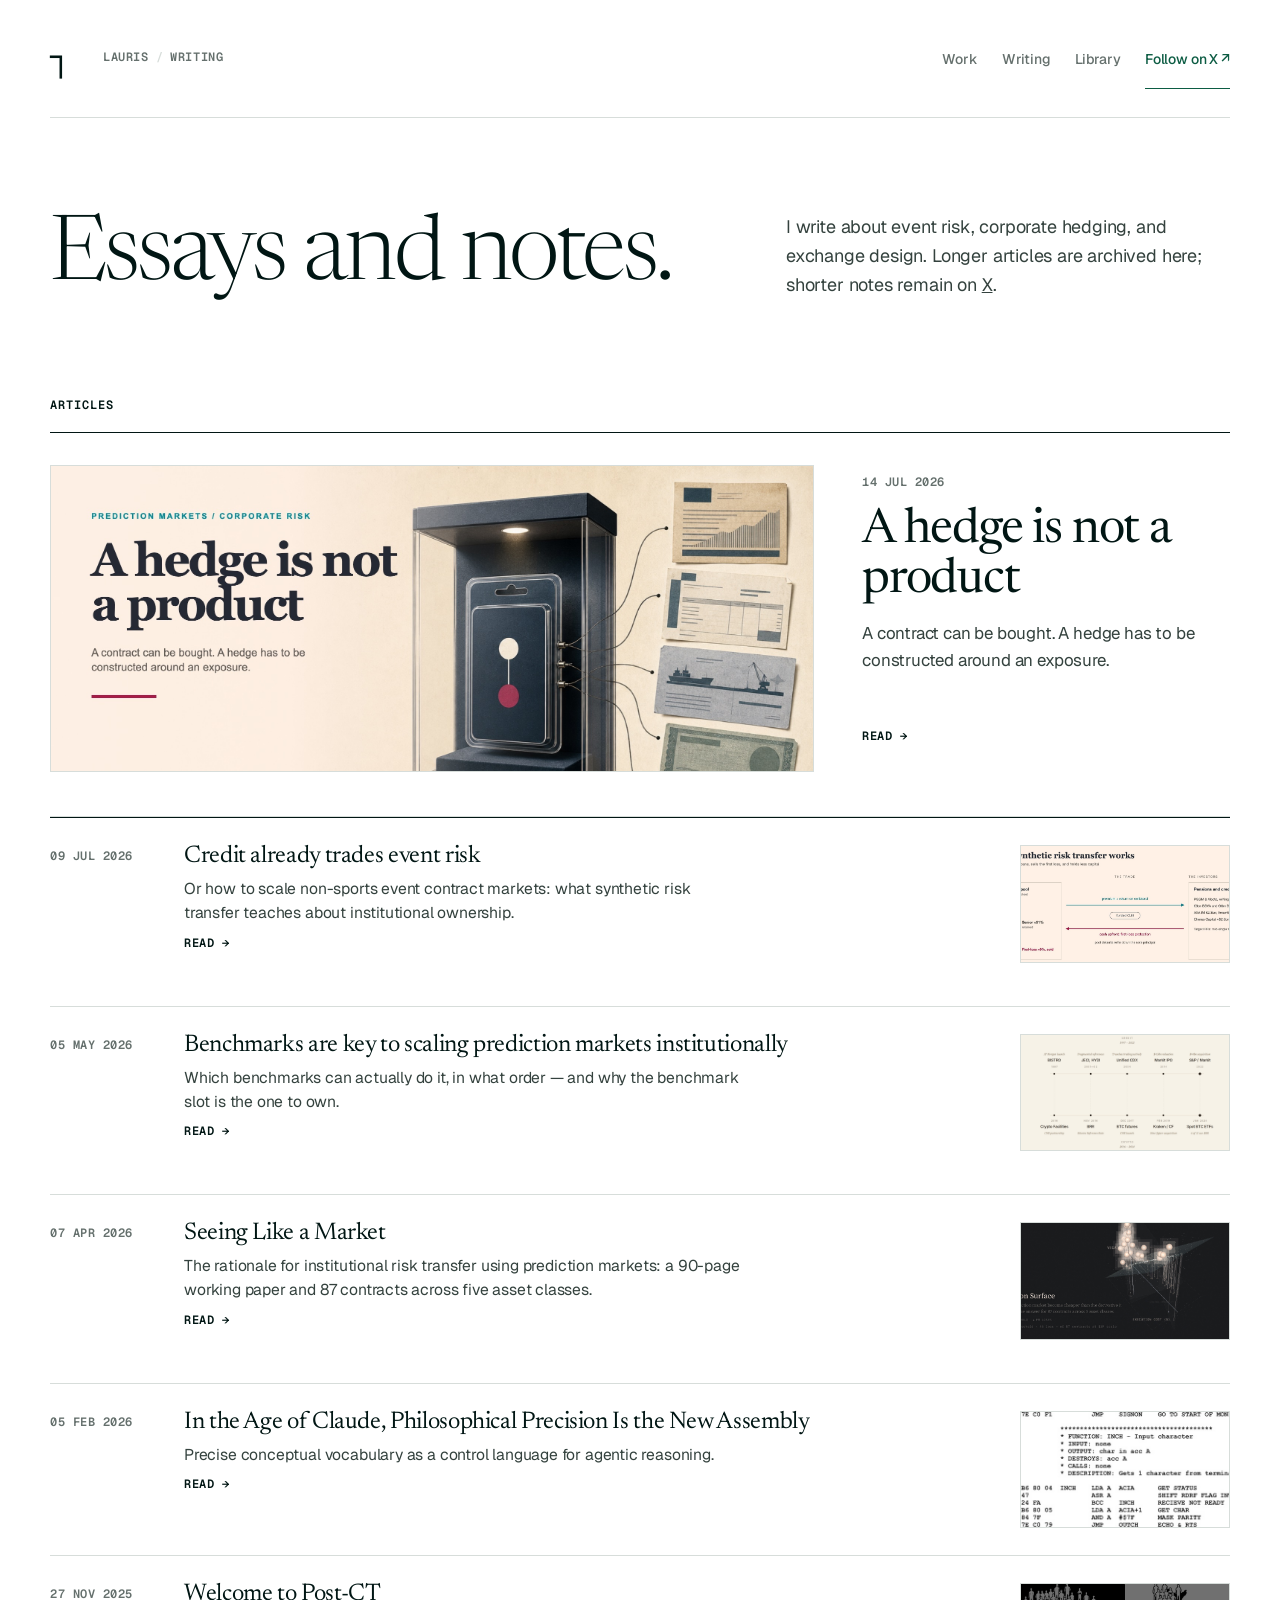
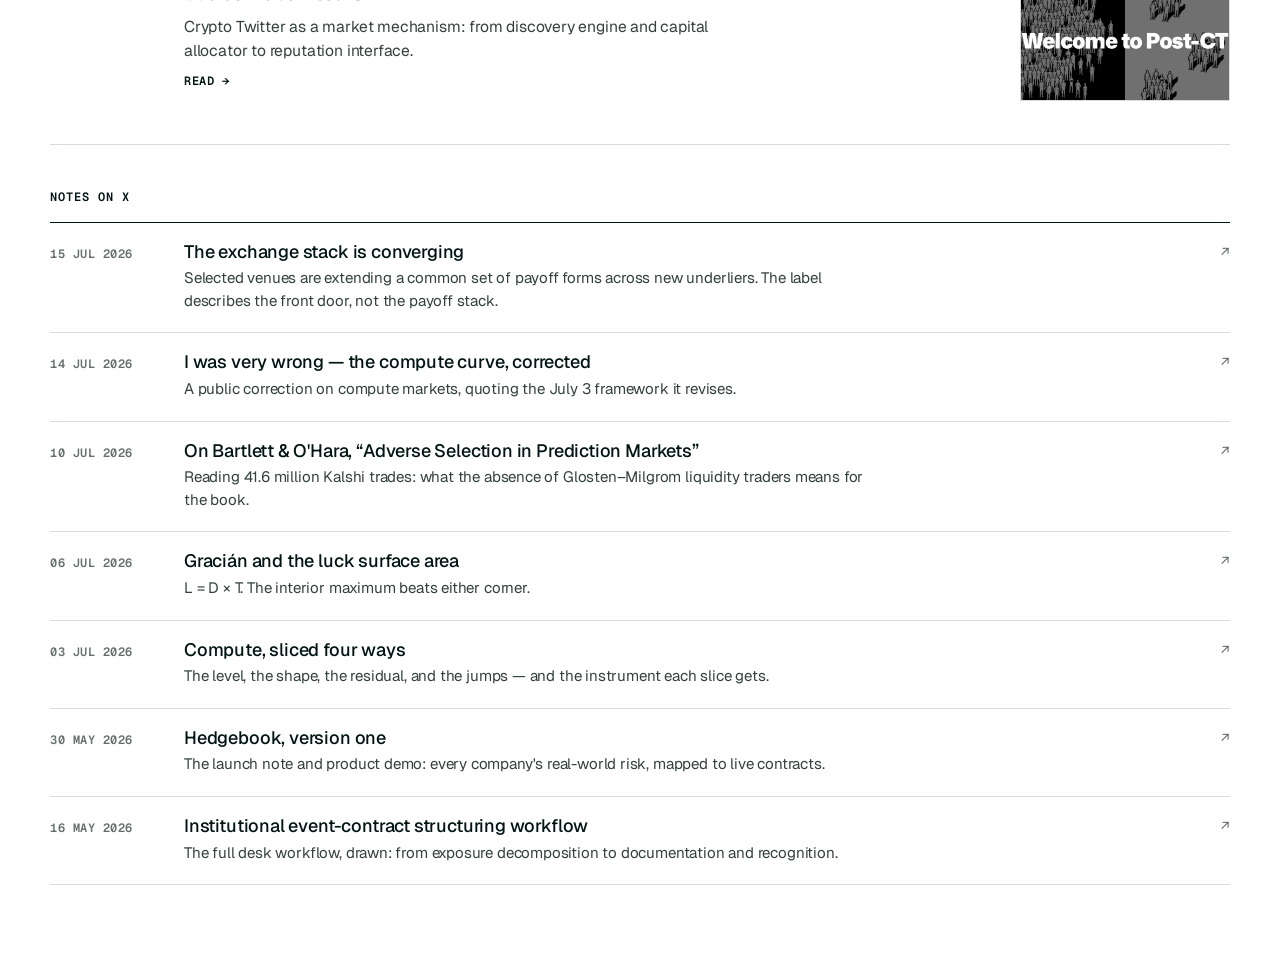
==== writing/index.html @ 33a5c819 "Remove site footers" ====
<!DOCTYPE html>
<html lang="en">
<head>
    <meta charset="UTF-8">
    <meta name="viewport" content="width=device-width, initial-scale=1.0">
    <title>Writing — Lauris</title>
    <meta name="description" content="Essays and working notes on event risk, corporate hedging, and exchange design.">
    <meta name="theme-color" content="#ffffff">
    <meta property="og:title" content="Writing — Lauris">
    <meta property="og:description" content="Essays and working notes on event risk, corporate hedging, and exchange design.">
    <meta property="og:url" content="https://lauris.xyz/writing/">
    <meta property="og:type" content="website">
    <meta property="og:site_name" content="Lauris">
    <meta property="og:image" content="https://www.lauris.xyz/assets/share.png">
    <meta property="og:image:width" content="1200">
    <meta property="og:image:height" content="630">
    <meta property="og:image:alt" content="Lauris — research, market design, and ventures">
    <meta name="twitter:card" content="summary_large_image">
    <meta name="twitter:creator" content="@lzminsky">
    <meta name="twitter:title" content="Writing — Lauris">
    <meta name="twitter:description" content="Essays and working notes on event risk, corporate hedging, and exchange design.">
    <meta name="twitter:image" content="https://www.lauris.xyz/assets/share.png">
    <meta name="twitter:image:alt" content="Lauris — research, market design, and ventures">
    <link rel="canonical" href="https://lauris.xyz/writing/">
    <link rel="icon" type="image/svg+xml" href="/favicon.svg">
    <link rel="mask-icon" href="/favicon.svg" color="#011614">
    <link rel="manifest" href="/site.webmanifest">
    <link rel="preconnect" href="https://fonts.googleapis.com">
    <link rel="preconnect" href="https://fonts.gstatic.com" crossorigin>
    <link href="https://fonts.googleapis.com/css2?family=Geist:wght@300;400;500;600&family=Geist+Mono:wght@400;500;600&family=Newsreader:ital,opsz,wght@0,6..72,200..600;1,6..72,200..500&display=swap" rel="stylesheet">
    <style>
        :root {
            --type-display: 'Newsreader', Georgia, serif;
            --type-body: 'Geist', system-ui, sans-serif;
            --type-mono: 'Geist Mono', ui-monospace, monospace;
            --type-display-weight: 300;
            --type-display-tracking: -.02em;
            --type-label-tracking: .05em;
            --paper: #ffffff; --paper-raised: #ffffff; --ink: #011614; --ink-soft: #34423e;
            --ink-muted: #65706d; --rule: #d7ddda; --teal: #0c5c43; --wine: #0c5c43;
            --ease-out: cubic-bezier(0.23, 1, 0.32, 1);
        }
        * { box-sizing: border-box; margin: 0; padding: 0; }
        ::selection { background: var(--ink); color: var(--paper); }
        html { font-size: 18px; }
        body {
            min-height: 100vh;
            background: var(--paper);
            color: var(--ink); font-family: var(--type-body); line-height: 1.62;
            letter-spacing: -.01em; -webkit-font-smoothing: antialiased; text-rendering: optimizeLegibility;
        }
        a { color: inherit; }
        img { display: block; max-width: 100%; height: auto; }
        .skip-link {
            position: fixed; z-index: 100; top: 12px; left: 12px; padding: 11px 14px;
            background: var(--ink); color: var(--paper); font: 600 .667rem/1 var(--type-mono);
            letter-spacing: .04em; text-decoration: none; text-transform: uppercase;
            transform: translateY(calc(-100% - 18px)); transition: transform 180ms var(--ease-out);
        }
        .skip-link:focus-visible { outline: 2px solid var(--teal); outline-offset: 3px; transform: none; }
        .container { width: min(1180px, calc(100% - 80px)); margin: 0 auto; padding: 42px 0 88px; }
        .mono { font-family: var(--type-mono); }
        .masthead { display: flex; align-items: flex-start; justify-content: space-between; gap: 32px;
            padding-bottom: 28px; border-bottom: 1px solid var(--rule); }
        .masthead-origin { display: flex; align-items: flex-start; gap: 17px; min-width: 0; }
        .mark-link { display: grid; min-width: 36px; min-height: 44px; color: var(--ink); text-decoration: none; place-content: start; }
        .mark-symbol { font: 2rem/0.8 var(--type-mono); }
        .crumb { padding-top: 6px; color: var(--ink-muted); font: 600 .667rem/1.6 var(--type-mono); letter-spacing: .05em; text-transform: uppercase; }
        .crumb a { color: var(--ink-muted); text-decoration: none; transition: color 180ms var(--ease-out); }
        .crumb a:hover, .crumb a:focus-visible { color: var(--ink); }
        .crumb span { margin: 0 7px; color: var(--rule); }
        .nav { display: flex; flex-wrap: wrap; align-items: baseline; justify-content: flex-end; gap: 8px 24px; padding-top: 3px; }
        .nav a { display: inline-flex; align-items: flex-start; min-height: 44px; padding-top: 5px; color: var(--ink-muted);
            font: 500 .78rem/1.4 var(--type-body); letter-spacing: -.01em;
            text-decoration: none; transition: color 180ms var(--ease-out); }
        .nav a:hover { color: var(--ink); }
        .nav a.nav-x { padding-bottom: 3px; border-bottom: 1px solid currentColor; color: var(--teal); }
        .nav a.nav-x:hover { color: var(--ink); }
        a:focus-visible { outline: 2px solid var(--teal); outline-offset: 4px; }
        .text-link { display: inline-flex; align-items: center; gap: 8px; min-height: 44px; color: var(--ink);
            font: 500 .76rem/1.4 var(--type-body); letter-spacing: -.01em;
            text-decoration: underline; text-decoration-color: var(--rule); text-underline-offset: 4px; }
        .text-link::after { content: '↗'; transition: transform 180ms var(--ease-out); }
        .text-link--in::after { content: '→'; }
        .text-link:hover::after { transform: translate(2px, -2px); }
        .text-link--in:hover::after { transform: translateX(3px); }
        .btn-x { display: inline-flex; align-items: center; gap: 9px; min-height: 44px; padding: 2px 0 5px;
            border: 0; border-bottom: 1px solid currentColor; color: var(--ink);
            font: 500 .76rem/1.2 var(--type-body); letter-spacing: -.01em;
            text-decoration: none; transition: color 180ms var(--ease-out); }
        .btn-x::after { content: '↗'; }
        .btn-x:hover { color: var(--teal); }
        .art-title, .arch-title, .arch-item-title, .shelf-title {
            font-family: var(--type-display); font-weight: var(--type-display-weight); letter-spacing: var(--type-display-tracking);
        }
        .art-deck, .arch-intro { font-family: var(--type-display); font-weight: 300; font-style: italic; }
        @media (max-width: 640px) {
            html { font-size: 18px; }
            .container { width: calc(100% - 40px); padding: 32px 0 62px; }
            .masthead { display: block; }
            .nav { justify-content: flex-start; margin-top: 22px; }
        }
        @media (prefers-reduced-motion: reduce) {
            *, *::before, *::after { transition-duration: .01ms !important; animation-duration: .01ms !important; }
        }
</style>
    <style>
        .arch-head { display: grid; grid-template-columns: minmax(0, 1.2fr) minmax(280px, .8fr); gap: 70px; align-items: end; padding: 94px 0 54px; }
        .arch-title { max-width: 720px; font-size: clamp(3.1rem, 7vw, 5.8rem); font-weight: 300; letter-spacing: -.035em; line-height: .92; }
        .arch-intro { max-width: 460px; margin: 0; color: var(--ink-soft); font-family: var(--type-body); font-size: 1rem; font-style: normal; font-weight: 400; line-height: 1.62; text-wrap: pretty; }
        .arch-section { margin-top: 44px; }
        .arch-label { color: var(--ink); font: 600 .667rem/1.4 var(--type-mono); letter-spacing: .08em; text-transform: uppercase; }
        .arch-lead { display: grid; grid-template-columns: minmax(0, 1.35fr) minmax(300px, .65fr); gap: 48px; margin-top: 18px; padding: 32px 0 44px; border-top: 1px solid var(--ink); border-bottom: 1px solid var(--rule); text-decoration: none; }
        .arch-lead-media { overflow: hidden; border: 1px solid var(--rule); }
        .arch-lead-media img { width: 100%; transition: transform 900ms var(--ease-out); }
        .arch-lead-copy { display: flex; min-width: 0; flex-direction: column; justify-content: space-between; }
        .arch-lead time, .arch-item time { color: var(--ink-muted); font: 600 .667rem/1.6 var(--type-mono); font-variant-numeric: tabular-nums; letter-spacing: .045em; text-transform: uppercase; }
        .arch-lead-title { display: block; margin-top: 12px; font-family: var(--type-display); font-size: clamp(2rem, 3.8vw, 3rem); font-weight: 400; letter-spacing: -.025em; line-height: 1.02; }
        .arch-lead-deck { display: block; margin-top: 14px; color: var(--ink-soft); font-size: .94rem; line-height: 1.6; text-wrap: pretty; }
        .arch-list { border-top: 1px solid var(--ink); }
        .arch-item { display: grid; grid-template-columns: 108px minmax(0, 1fr) 210px; gap: 10px 26px; align-items: start; padding: 25px 0 27px; border-bottom: 1px solid var(--rule); text-decoration: none; }
        .arch-item time { padding-top: 4px; }
        .arch-item-title { display: block; font-family: var(--type-display); font-size: 1.34rem; font-weight: 400; letter-spacing: -.015em; line-height: 1.12; transition: color 180ms var(--ease-out); }
        .arch-item-deck { display: block; max-width: 560px; margin-top: 7px; color: var(--ink-soft); font-size: .87rem; line-height: 1.55; text-wrap: pretty; }
        .arch-item-open { display: inline-block; min-height: 44px; margin-top: 9px; color: var(--ink); font: 600 .667rem/1.4 var(--type-mono); letter-spacing: .045em; text-transform: uppercase; }
        .arch-thumb { overflow: hidden; margin: 2px 0 0; border: 1px solid var(--rule); }
        .arch-thumb img { width: 100%; aspect-ratio: 1.8 / 1; background: var(--paper-raised); object-fit: cover; transition: transform 800ms var(--ease-out); }
        .arch-lead:hover .arch-lead-media img, .arch-item:hover .arch-thumb img { transform: scale(1.025); }
        .arch-item:hover .arch-item-title { color: var(--teal); }
        .note-list { margin-top: 16px; border-top: 1px solid var(--ink); }
        .note-item { display: grid; grid-template-columns: 108px minmax(0, 1fr) auto; gap: 8px 26px; align-items: baseline; padding: 18px 0 20px; border-bottom: 1px solid var(--rule); text-decoration: none; }
        .note-item time { color: var(--ink-muted); font: 600 .667rem/1.6 var(--type-mono); font-variant-numeric: tabular-nums; letter-spacing: .045em; text-transform: uppercase; }
        .note-title { font-size: 1rem; font-weight: 500; line-height: 1.25; transition: color 180ms var(--ease-out); }
        .note-item:hover .note-title { color: var(--teal); }
        .note-deck { display: block; max-width: 680px; margin-top: 4px; color: var(--ink-soft); font-size: .84rem; font-weight: 400; line-height: 1.5; }
        .note-arrow { color: var(--ink-muted); font: .8rem/1 var(--type-mono); }
        .motion-ready [data-animate] { opacity: 0; transform: translateY(16px); }
        .motion-ready [data-animate].is-visible { opacity: 1; transform: none; transition: opacity 700ms var(--ease-out), transform 700ms var(--ease-out); }
        @media (max-width: 800px) {
            .arch-head { grid-template-columns: 1fr; gap: 28px; padding: 72px 0 44px; }
            .arch-lead { grid-template-columns: 1fr; }
            .arch-item { grid-template-columns: 96px minmax(0, 1fr); }
            .arch-thumb { display: none; }
            .note-item { grid-template-columns: 96px minmax(0, 1fr); }
            .note-arrow { display: none; }
        }
        @media (max-width: 560px) {
            .arch-title { font-size: clamp(3rem, 16vw, 4.8rem); }
            .arch-item, .note-item { grid-template-columns: 1fr; gap: 6px; }
        }
</style>
</head>
<body>
    <a class="skip-link" href="#main-content">Skip to content</a>
    <div class="container">
        <header class="masthead">
            <div class="masthead-origin">
                <a href="/" class="mark-link" aria-label="Lauris — home"><span class="mark-symbol">┐</span></a>
                <p class="crumb"><a href="/">Lauris</a><span>/</span><a href="/writing/">Writing</a></p>
            </div>
            <nav class="nav" aria-label="Primary navigation">
                <a href="/#work">Work</a>
                <a href="/writing/">Writing</a>
                <a href="/#library">Library</a>
                <a class="nav-x" href="https://x.com/lzminsky" target="_blank" rel="noopener">Follow on X ↗</a>
            </nav>
        </header>
        <main id="main-content">

            <header class="arch-head">
                <div>
                    <h1 class="arch-title">Essays and notes.</h1>
                </div>
                <p class="arch-intro">I write about event risk, corporate hedging, and exchange design. Longer articles are archived here; shorter notes remain on <a href="https://x.com/lzminsky" target="_blank" rel="noopener">X</a>.</p>
            </header>
            <section class="arch-section" aria-label="Articles">
                <p class="arch-label">Articles</p>
                <a class="arch-lead" href="/writing/a-hedge-is-not-a-product/" data-animate>
                    <span class="arch-lead-media"><img src="/assets/writing/article1_hedge_hero.jpg" alt="" width="2048" height="819"></span>
                    <span class="arch-lead-copy">
                        <span>
                            <time datetime="2026-07-14">14 Jul 2026</time>
                            <span class="arch-lead-title">A hedge is not a product</span>
                            <span class="arch-lead-deck">A contract can be bought. A hedge has to be constructed around an exposure.</span>
                        </span>
                        <span class="arch-item-open">Read →</span>
                    </span>
                </a>
                <div class="arch-list">
                    <a class="arch-item" href="/writing/credit-already-trades-event-risk/" data-animate>
                        <time datetime="2026-07-09">09 Jul 2026</time>
                        <span class="arch-item-copy">
                            <span class="arch-item-title">Credit already trades event risk</span>
                            <span class="arch-item-deck">Or how to scale non-sports event contract markets: what synthetic risk transfer teaches about institutional ownership.</span>
                            <span class="arch-item-open">Read →</span>
                        </span>
                        <span class="arch-thumb"><img src="/assets/writing/exh_credit_hero.jpg" alt="" width="2048" height="771" loading="lazy"></span>
                    </a>
                    <a class="arch-item" href="/writing/benchmarks-and-institutional-scale/" data-animate>
                        <time datetime="2026-05-05">05 May 2026</time>
                        <span class="arch-item-copy">
                            <span class="arch-item-title">Benchmarks are key to scaling prediction markets institutionally</span>
                            <span class="arch-item-deck">Which benchmarks can actually do it, in what order — and why the benchmark slot is the one to own.</span>
                            <span class="arch-item-open">Read →</span>
                        </span>
                        <span class="arch-thumb"><img src="/assets/writing/article3_benchmarks_5_timeline.png" alt="" width="2000" height="1360" loading="lazy"></span>
                    </a>
                    <a class="arch-item" href="/writing/seeing-like-a-market/" data-animate>
                        <time datetime="2026-04-07">07 Apr 2026</time>
                        <span class="arch-item-copy">
                            <span class="arch-item-title">Seeing Like a Market</span>
                            <span class="arch-item-deck">The rationale for institutional risk transfer using prediction markets: a 90-page working paper and 87 contracts across five asset classes.</span>
                            <span class="arch-item-open">Read →</span>
                        </span>
                        <span class="arch-thumb"><img src="/assets/writing/article4_slam_hero.jpg" alt="" width="1878" height="751" loading="lazy"></span>
                    </a>
                    <a class="arch-item" href="/writing/philosophical-precision-is-the-new-assembly/" data-animate>
                        <time datetime="2026-02-05">05 Feb 2026</time>
                        <span class="arch-item-copy">
                            <span class="arch-item-title">In the Age of Claude, Philosophical Precision Is the New Assembly</span>
                            <span class="arch-item-deck">Precise conceptual vocabulary as a control language for agentic reasoning.</span>
                            <span class="arch-item-open">Read →</span>
                        </span>
                        <span class="arch-thumb"><img src="/assets/writing/article5_claude_hero.png" alt="" width="600" height="240" loading="lazy"></span>
                    </a>
                    <a class="arch-item" href="/writing/welcome-to-post-ct/" data-animate>
                        <time datetime="2025-11-27">27 Nov 2025</time>
                        <span class="arch-item-copy">
                            <span class="arch-item-title">Welcome to Post-CT</span>
                            <span class="arch-item-deck">Crypto Twitter as a market mechanism: from discovery engine and capital allocator to reputation interface.</span>
                            <span class="arch-item-open">Read →</span>
                        </span>
                        <span class="arch-thumb"><img src="/assets/writing/article6_postct_hero.jpg" alt="" width="1065" height="426" loading="lazy"></span>
                    </a>
                </div>
            </section>
            <section class="arch-section" aria-label="Working notes">
                <p class="arch-label">Notes on X</p>
                <div class="note-list">
                    <a class="note-item" href="https://x.com/lzminsky/status/2077174969738363261" target="_blank" rel="noopener" data-animate>
                        <time>15 Jul 2026</time>
                        <span class="note-title">The exchange stack is converging<span class="note-deck">Selected venues are extending a common set of payoff forms across new underliers. The label describes the front door, not the payoff stack.</span></span>
                        <span class="note-arrow">↗</span>
                    </a>
                    <a class="note-item" href="https://x.com/lzminsky/status/2077131007430725932" target="_blank" rel="noopener" data-animate>
                        <time>14 Jul 2026</time>
                        <span class="note-title">I was very wrong — the compute curve, corrected<span class="note-deck">A public correction on compute markets, quoting the July 3 framework it revises.</span></span>
                        <span class="note-arrow">↗</span>
                    </a>
                    <a class="note-item" href="https://x.com/lzminsky/status/2075646380500987956" target="_blank" rel="noopener" data-animate>
                        <time>10 Jul 2026</time>
                        <span class="note-title">On Bartlett &amp; O'Hara, “Adverse Selection in Prediction Markets”<span class="note-deck">Reading 41.6 million Kalshi trades: what the absence of Glosten–Milgrom liquidity traders means for the book.</span></span>
                        <span class="note-arrow">↗</span>
                    </a>
                    <a class="note-item" href="https://x.com/lzminsky/status/2074166089160810967" target="_blank" rel="noopener" data-animate>
                        <time>06 Jul 2026</time>
                        <span class="note-title">Gracián and the luck surface area<span class="note-deck">L = D × T. The interior maximum beats either corner.</span></span>
                        <span class="note-arrow">↗</span>
                    </a>
                    <a class="note-item" href="https://x.com/lzminsky/status/2073033302064132119" target="_blank" rel="noopener" data-animate>
                        <time>03 Jul 2026</time>
                        <span class="note-title">Compute, sliced four ways<span class="note-deck">The level, the shape, the residual, and the jumps — and the instrument each slice gets.</span></span>
                        <span class="note-arrow">↗</span>
                    </a>
                    <a class="note-item" href="https://x.com/lzminsky/status/2060758432773280053" target="_blank" rel="noopener" data-animate>
                        <time>30 May 2026</time>
                        <span class="note-title">Hedgebook, version one<span class="note-deck">The launch note and product demo: every company's real-world risk, mapped to live contracts.</span></span>
                        <span class="note-arrow">↗</span>
                    </a>
                    <a class="note-item" href="https://x.com/lzminsky/status/2055669526939816369" target="_blank" rel="noopener" data-animate>
                        <time>16 May 2026</time>
                        <span class="note-title">Institutional event-contract structuring workflow<span class="note-deck">The full desk workflow, drawn: from exposure decomposition to documentation and recognition.</span></span>
                        <span class="note-arrow">↗</span>
                    </a>
                </div>
            </section>
        </main>
    </div>
    <script>
        (() => {
            if (window.matchMedia('(prefers-reduced-motion: reduce)').matches) return;
            const items = Array.from(document.querySelectorAll('[data-animate]'));
            if (!items.length || !('IntersectionObserver' in window)) return;
            document.documentElement.classList.add('motion-ready');
            const observer = new IntersectionObserver((entries) => {
                entries.forEach((entry) => {
                    if (!entry.isIntersecting) return;
                    entry.target.classList.add('is-visible');
                    observer.unobserve(entry.target);
                });
            }, { rootMargin: '0px 0px -8% 0px', threshold: .06 });
            items.forEach((item) => observer.observe(item));
        })();
    </script>
</body>
</html>
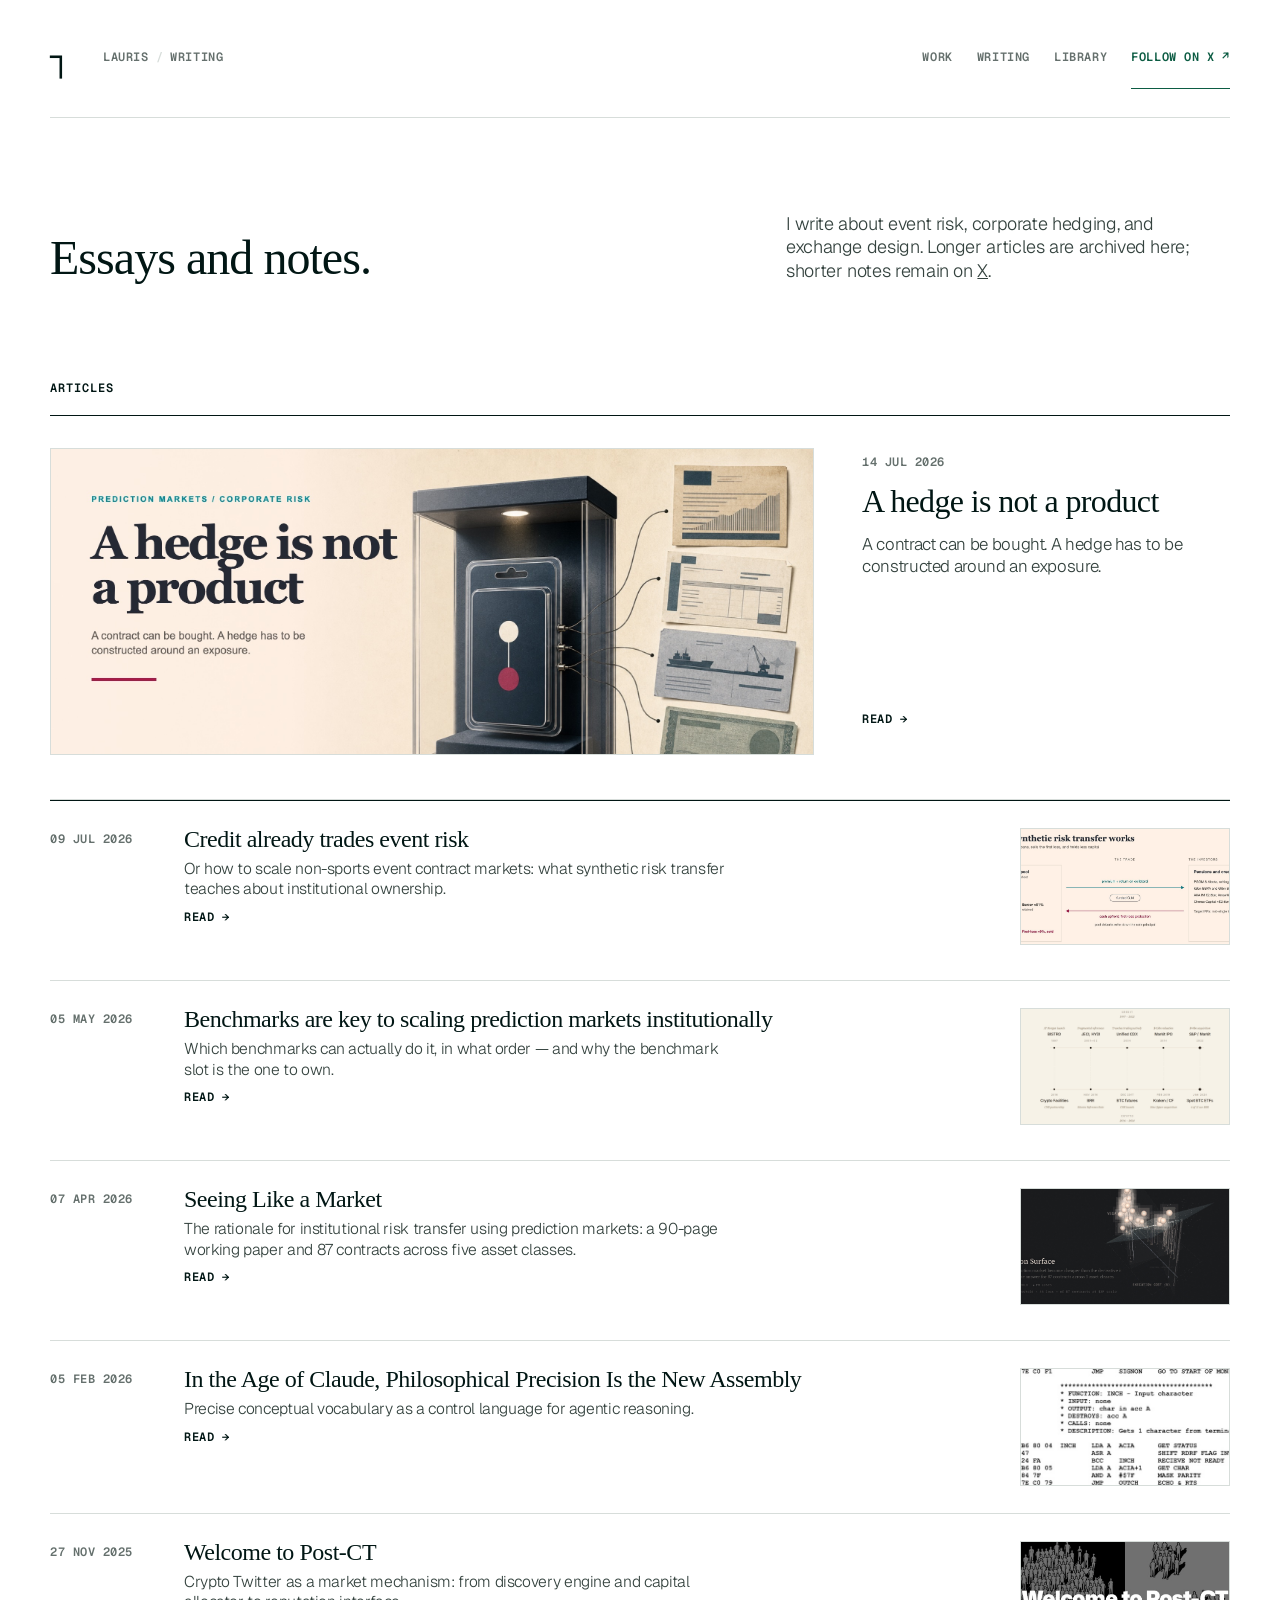
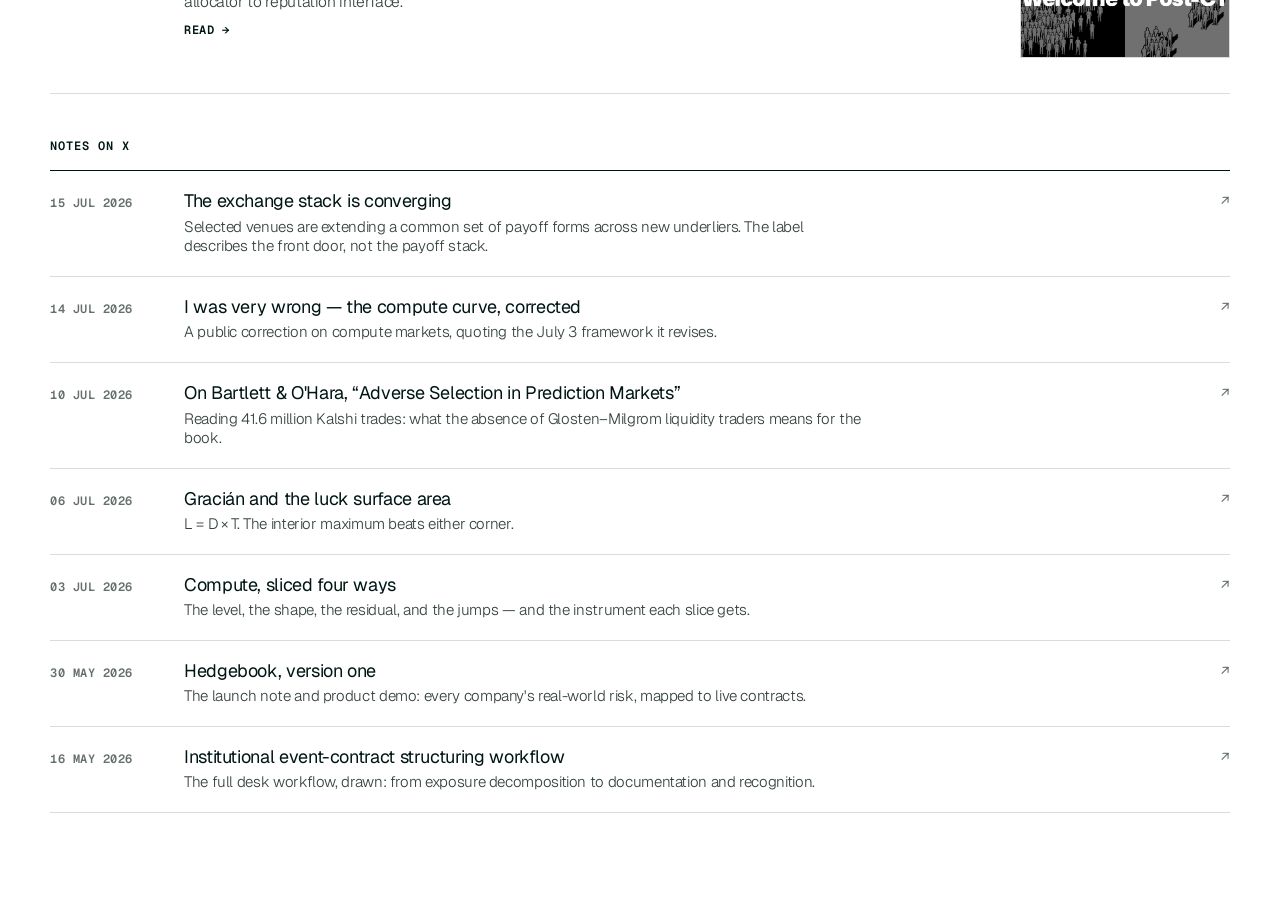
==== commit ec725261: "Unify typography with Hyperliquid Policy Center" ====
--- a/writing/index.html
+++ b/writing/index.html
@@ -25,12 +25,28 @@
     <link rel="icon" type="image/svg+xml" href="/favicon.svg">
     <link rel="mask-icon" href="/favicon.svg" color="#011614">
     <link rel="manifest" href="/site.webmanifest">
+    <link rel="preconnect" href="https://framerusercontent.com" crossorigin>
     <link rel="preconnect" href="https://fonts.googleapis.com">
     <link rel="preconnect" href="https://fonts.gstatic.com" crossorigin>
-    <link href="https://fonts.googleapis.com/css2?family=Geist:wght@300;400;500;600&family=Geist+Mono:wght@400;500;600&family=Newsreader:ital,opsz,wght@0,6..72,200..600;1,6..72,200..500&display=swap" rel="stylesheet">
+    <link href="https://fonts.googleapis.com/css2?family=Geist:wght@300;400;500;600&family=Geist+Mono:wght@400;500;600&display=swap" rel="stylesheet">
     <style>
+        @font-face {
+            font-family: 'Teodor Light';
+            src: url('https://framerusercontent.com/assets/Gx3MGZkSYrrmCVe9sdeh0yV84qk.woff2') format('woff2');
+            font-display: swap;
+            font-style: normal;
+            font-weight: 300;
+        }
+        @font-face {
+            font-family: 'Teodor Regular';
+            src: url('https://framerusercontent.com/assets/bBs7S3Xf56vu9cwECDjtJ2IeE.woff2') format('woff2');
+            font-display: swap;
+            font-style: normal;
+            font-weight: 400;
+        }
         :root {
-            --type-display: 'Newsreader', Georgia, serif;
+            --type-display: 'Teodor Light', Georgia, serif;
+            --type-display-regular: 'Teodor Regular', Georgia, serif;
             --type-body: 'Geist', system-ui, sans-serif;
             --type-mono: 'Geist Mono', ui-monospace, monospace;
             --type-display-weight: 300;
@@ -46,8 +62,8 @@
         body {
             min-height: 100vh;
             background: var(--paper);
-            color: var(--ink); font-family: var(--type-body); line-height: 1.62;
-            letter-spacing: -.01em; -webkit-font-smoothing: antialiased; text-rendering: optimizeLegibility;
+            color: var(--ink); font-family: var(--type-body); font-weight: 300; line-height: 1.3;
+            letter-spacing: -.02em; -webkit-font-smoothing: antialiased; text-rendering: optimizeLegibility;
         }
         a { color: inherit; }
         img { display: block; max-width: 100%; height: auto; }
@@ -71,34 +87,71 @@
         .crumb span { margin: 0 7px; color: var(--rule); }
         .nav { display: flex; flex-wrap: wrap; align-items: baseline; justify-content: flex-end; gap: 8px 24px; padding-top: 3px; }
         .nav a { display: inline-flex; align-items: flex-start; min-height: 44px; padding-top: 5px; color: var(--ink-muted);
-            font: 500 .78rem/1.4 var(--type-body); letter-spacing: -.01em;
-            text-decoration: none; transition: color 180ms var(--ease-out); }
+            font: 600 12px/1.2 var(--type-mono); letter-spacing: .05em;
+            text-decoration: none; text-transform: uppercase; transition: color 180ms var(--ease-out); }
         .nav a:hover { color: var(--ink); }
         .nav a.nav-x { padding-bottom: 3px; border-bottom: 1px solid currentColor; color: var(--teal); }
         .nav a.nav-x:hover { color: var(--ink); }
+        .nav-menu { position: relative; display: none; }
+        .nav-menu summary {
+            display: inline-flex; min-width: 44px; min-height: 44px; padding: 5px 5px 0;
+            align-items: flex-start; justify-content: center; color: var(--ink-muted);
+            font: 600 12px/1.2 var(--type-mono); letter-spacing: .05em;
+            list-style: none; cursor: pointer; text-transform: uppercase;
+        }
+        .nav-menu summary::-webkit-details-marker { display: none; }
+        .nav-menu summary::after { margin-left: 6px; content: '+'; }
+        .nav-menu[open] summary { color: var(--teal); }
+        .nav-menu[open] summary::after { content: '−'; }
+        .nav-menu-panel {
+            position: absolute; z-index: 50; top: 46px; right: 0; width: 204px; padding: 7px;
+            border: 1px solid var(--rule); background: var(--paper);
+            box-shadow: 0 14px 36px rgba(1, 22, 20, .09);
+        }
+        .nav-menu-panel a {
+            display: flex; width: 100%; min-height: 44px; padding: 11px 12px 9px;
+            align-items: center; justify-content: flex-start; font-size: 12px;
+        }
+        .nav-menu-panel a + a { border-top: 1px solid var(--rule); }
+        .nav-menu-panel .nav-menu-x { display: none; color: var(--teal); }
         a:focus-visible { outline: 2px solid var(--teal); outline-offset: 4px; }
         .text-link { display: inline-flex; align-items: center; gap: 8px; min-height: 44px; color: var(--ink);
-            font: 500 .76rem/1.4 var(--type-body); letter-spacing: -.01em;
-            text-decoration: underline; text-decoration-color: var(--rule); text-underline-offset: 4px; }
+            font: 600 12px/1.2 var(--type-mono); letter-spacing: .05em;
+            text-decoration: underline; text-decoration-color: var(--rule); text-underline-offset: 4px; text-transform: uppercase; }
         .text-link::after { content: '↗'; transition: transform 180ms var(--ease-out); }
         .text-link--in::after { content: '→'; }
         .text-link:hover::after { transform: translate(2px, -2px); }
         .text-link--in:hover::after { transform: translateX(3px); }
         .btn-x { display: inline-flex; align-items: center; gap: 9px; min-height: 44px; padding: 2px 0 5px;
             border: 0; border-bottom: 1px solid currentColor; color: var(--ink);
-            font: 500 .76rem/1.2 var(--type-body); letter-spacing: -.01em;
-            text-decoration: none; transition: color 180ms var(--ease-out); }
+            font: 600 12px/1.2 var(--type-mono); letter-spacing: .05em;
+            text-decoration: none; text-transform: uppercase; transition: color 180ms var(--ease-out); }
         .btn-x::after { content: '↗'; }
         .btn-x:hover { color: var(--teal); }
         .art-title, .arch-title, .arch-item-title, .shelf-title {
             font-family: var(--type-display); font-weight: var(--type-display-weight); letter-spacing: var(--type-display-tracking);
         }
-        .art-deck, .arch-intro { font-family: var(--type-display); font-weight: 300; font-style: italic; }
+        .art-deck { font-family: var(--type-display); font-weight: 300; font-style: normal; }
+        @media (max-width: 960px) {
+            .masthead { gap: 24px; }
+            .nav { position: relative; flex-wrap: nowrap; gap: 0 14px; }
+            .nav > a { min-width: 44px; padding-right: 5px; padding-left: 5px; justify-content: center; white-space: nowrap; }
+            .nav > .nav-wide { display: none; }
+            .nav-menu { display: block; }
+        }
         @media (max-width: 640px) {
-            html { font-size: 18px; }
-            .container { width: calc(100% - 40px); padding: 32px 0 62px; }
-            .masthead { display: block; }
-            .nav { justify-content: flex-start; margin-top: 22px; }
+            html { font-size: 17px; }
+            .container { width: calc(100% - 32px); padding: 22px 0 48px; }
+            .masthead { display: flex; align-items: flex-start; gap: 16px; padding-bottom: 15px; }
+            .masthead-origin { flex: 0 0 44px; }
+            .mark-link { min-width: 44px; min-height: 44px; }
+            .mark-symbol { font-size: 1.7rem; }
+            .crumb { display: none; }
+            .nav { flex: 1; flex-wrap: nowrap; justify-content: flex-end; gap: 0 10px; margin-top: 0; padding-top: 0; }
+            .nav > a { min-width: 44px; min-height: 44px; padding: 5px 3px 0; font-size: 12px; white-space: nowrap; }
+            .nav > .nav-x { display: none; }
+            .nav-menu summary { min-width: 44px; min-height: 44px; padding-top: 5px; font-size: 12px; }
+            .nav-menu-panel .nav-menu-x { display: flex; }
         }
         @media (prefers-reduced-motion: reduce) {
             *, *::before, *::after { transition-duration: .01ms !important; animation-duration: .01ms !important; }
@@ -106,8 +159,8 @@
 </style>
     <style>
         .arch-head { display: grid; grid-template-columns: minmax(0, 1.2fr) minmax(280px, .8fr); gap: 70px; align-items: end; padding: 94px 0 54px; }
-        .arch-title { max-width: 720px; font-size: clamp(3.1rem, 7vw, 5.8rem); font-weight: 300; letter-spacing: -.035em; line-height: .92; }
-        .arch-intro { max-width: 460px; margin: 0; color: var(--ink-soft); font-family: var(--type-body); font-size: 1rem; font-style: normal; font-weight: 400; line-height: 1.62; text-wrap: pretty; }
+        .arch-title { max-width: 720px; font-size: 48px; font-weight: 300; letter-spacing: -.02em; line-height: 1; }
+        .arch-intro { max-width: 460px; margin: 0; color: var(--ink-soft); font-family: var(--type-body); font-size: 1rem; font-style: normal; font-weight: 300; line-height: 1.3; text-wrap: pretty; }
         .arch-section { margin-top: 44px; }
         .arch-label { color: var(--ink); font: 600 .667rem/1.4 var(--type-mono); letter-spacing: .08em; text-transform: uppercase; }
         .arch-lead { display: grid; grid-template-columns: minmax(0, 1.35fr) minmax(300px, .65fr); gap: 48px; margin-top: 18px; padding: 32px 0 44px; border-top: 1px solid var(--ink); border-bottom: 1px solid var(--rule); text-decoration: none; }
@@ -115,13 +168,13 @@
         .arch-lead-media img { width: 100%; transition: transform 900ms var(--ease-out); }
         .arch-lead-copy { display: flex; min-width: 0; flex-direction: column; justify-content: space-between; }
         .arch-lead time, .arch-item time { color: var(--ink-muted); font: 600 .667rem/1.6 var(--type-mono); font-variant-numeric: tabular-nums; letter-spacing: .045em; text-transform: uppercase; }
-        .arch-lead-title { display: block; margin-top: 12px; font-family: var(--type-display); font-size: clamp(2rem, 3.8vw, 3rem); font-weight: 400; letter-spacing: -.025em; line-height: 1.02; }
-        .arch-lead-deck { display: block; margin-top: 14px; color: var(--ink-soft); font-size: .94rem; line-height: 1.6; text-wrap: pretty; }
+        .arch-lead-title { display: block; margin-top: 12px; font-family: var(--type-display-regular); font-size: 32px; font-weight: 400; letter-spacing: -.02em; line-height: 1.1; }
+        .arch-lead-deck { display: block; margin-top: 14px; color: var(--ink-soft); font-size: .94rem; font-weight: 300; line-height: 1.3; text-wrap: pretty; }
         .arch-list { border-top: 1px solid var(--ink); }
         .arch-item { display: grid; grid-template-columns: 108px minmax(0, 1fr) 210px; gap: 10px 26px; align-items: start; padding: 25px 0 27px; border-bottom: 1px solid var(--rule); text-decoration: none; }
         .arch-item time { padding-top: 4px; }
-        .arch-item-title { display: block; font-family: var(--type-display); font-size: 1.34rem; font-weight: 400; letter-spacing: -.015em; line-height: 1.12; transition: color 180ms var(--ease-out); }
-        .arch-item-deck { display: block; max-width: 560px; margin-top: 7px; color: var(--ink-soft); font-size: .87rem; line-height: 1.55; text-wrap: pretty; }
+        .arch-item-title { display: block; font-family: var(--type-display-regular); font-size: 24px; font-weight: 400; letter-spacing: -.02em; line-height: 1.1; transition: color 180ms var(--ease-out); }
+        .arch-item-deck { display: block; max-width: 560px; margin-top: 7px; color: var(--ink-soft); font-size: .87rem; font-weight: 300; line-height: 1.3; text-wrap: pretty; }
         .arch-item-open { display: inline-block; min-height: 44px; margin-top: 9px; color: var(--ink); font: 600 .667rem/1.4 var(--type-mono); letter-spacing: .045em; text-transform: uppercase; }
         .arch-thumb { overflow: hidden; margin: 2px 0 0; border: 1px solid var(--rule); }
         .arch-thumb img { width: 100%; aspect-ratio: 1.8 / 1; background: var(--paper-raised); object-fit: cover; transition: transform 800ms var(--ease-out); }
@@ -130,9 +183,9 @@
         .note-list { margin-top: 16px; border-top: 1px solid var(--ink); }
         .note-item { display: grid; grid-template-columns: 108px minmax(0, 1fr) auto; gap: 8px 26px; align-items: baseline; padding: 18px 0 20px; border-bottom: 1px solid var(--rule); text-decoration: none; }
         .note-item time { color: var(--ink-muted); font: 600 .667rem/1.6 var(--type-mono); font-variant-numeric: tabular-nums; letter-spacing: .045em; text-transform: uppercase; }
-        .note-title { font-size: 1rem; font-weight: 500; line-height: 1.25; transition: color 180ms var(--ease-out); }
+        .note-title { font-size: 1rem; font-weight: 400; line-height: 1.3; transition: color 180ms var(--ease-out); }
         .note-item:hover .note-title { color: var(--teal); }
-        .note-deck { display: block; max-width: 680px; margin-top: 4px; color: var(--ink-soft); font-size: .84rem; font-weight: 400; line-height: 1.5; }
+        .note-deck { display: block; max-width: 680px; margin-top: 4px; color: var(--ink-soft); font-size: .84rem; font-weight: 300; line-height: 1.3; }
         .note-arrow { color: var(--ink-muted); font: .8rem/1 var(--type-mono); }
         .motion-ready [data-animate] { opacity: 0; transform: translateY(16px); }
         .motion-ready [data-animate].is-visible { opacity: 1; transform: none; transition: opacity 700ms var(--ease-out), transform 700ms var(--ease-out); }
@@ -145,8 +198,16 @@
             .note-arrow { display: none; }
         }
         @media (max-width: 560px) {
-            .arch-title { font-size: clamp(3rem, 16vw, 4.8rem); }
-            .arch-item, .note-item { grid-template-columns: 1fr; gap: 6px; }
+            .arch-head { gap: 20px; padding: 50px 0 36px; }
+            .arch-title { max-width: 5.5em; font-size: 40px; line-height: 1; }
+            .arch-intro { font-size: .93rem; line-height: 1.3; }
+            .arch-section { margin-top: 30px; }
+            .arch-lead { gap: 25px; margin-top: 14px; padding: 24px 0 31px; }
+            .arch-lead-title { font-size: 24px; }
+            .arch-lead-deck { margin-top: 10px; font-size: .86rem; line-height: 1.3; }
+            .arch-item, .note-item { grid-template-columns: 1fr; gap: 6px; padding: 20px 0 22px; }
+            .arch-item-title { font-size: 20px; }
+            .arch-item-deck, .note-deck { font-size: .81rem; }
         }
 </style>
 </head>
@@ -161,8 +222,18 @@
             <nav class="nav" aria-label="Primary navigation">
                 <a href="/#work">Work</a>
                 <a href="/writing/">Writing</a>
-                <a href="/#library">Library</a>
+                <a class="nav-wide" href="/#library">Library</a>
                 <a class="nav-x" href="https://x.com/lzminsky" target="_blank" rel="noopener">Follow on X ↗</a>
+                <details class="nav-menu">
+                    <summary>Menu</summary>
+                    <div class="nav-menu-panel">
+                        <a href="/">Home</a>
+                        <a href="/#now">Now</a>
+                        <a href="/#formation">Formation</a>
+                        <a href="/#library">Library</a>
+                        <a class="nav-menu-x" href="https://x.com/lzminsky" target="_blank" rel="noopener">Follow on X ↗</a>
+                    </div>
+                </details>
             </nav>
         </header>
         <main id="main-content">
@@ -278,6 +349,29 @@
     </div>
     <script>
         (() => {
+            const navMenus = Array.from(document.querySelectorAll('.nav-menu'));
+            const closeNavMenus = (except = null) => {
+                navMenus.forEach(menu => {
+                    if (menu !== except) menu.removeAttribute('open');
+                });
+            };
+            navMenus.forEach(menu => {
+                menu.addEventListener('toggle', () => {
+                    if (menu.open) closeNavMenus(menu);
+                });
+                menu.addEventListener('click', event => {
+                    if (event.target.closest('a')) menu.removeAttribute('open');
+                });
+                menu.addEventListener('keydown', event => {
+                    if (event.key !== 'Escape') return;
+                    menu.removeAttribute('open');
+                    menu.querySelector('summary')?.focus();
+                });
+            });
+            document.addEventListener('click', event => {
+                if (!event.target.closest('.nav-menu')) closeNavMenus();
+            });
+
             if (window.matchMedia('(prefers-reduced-motion: reduce)').matches) return;
             const items = Array.from(document.querySelectorAll('[data-animate]'));
             if (!items.length || !('IntersectionObserver' in window)) return;
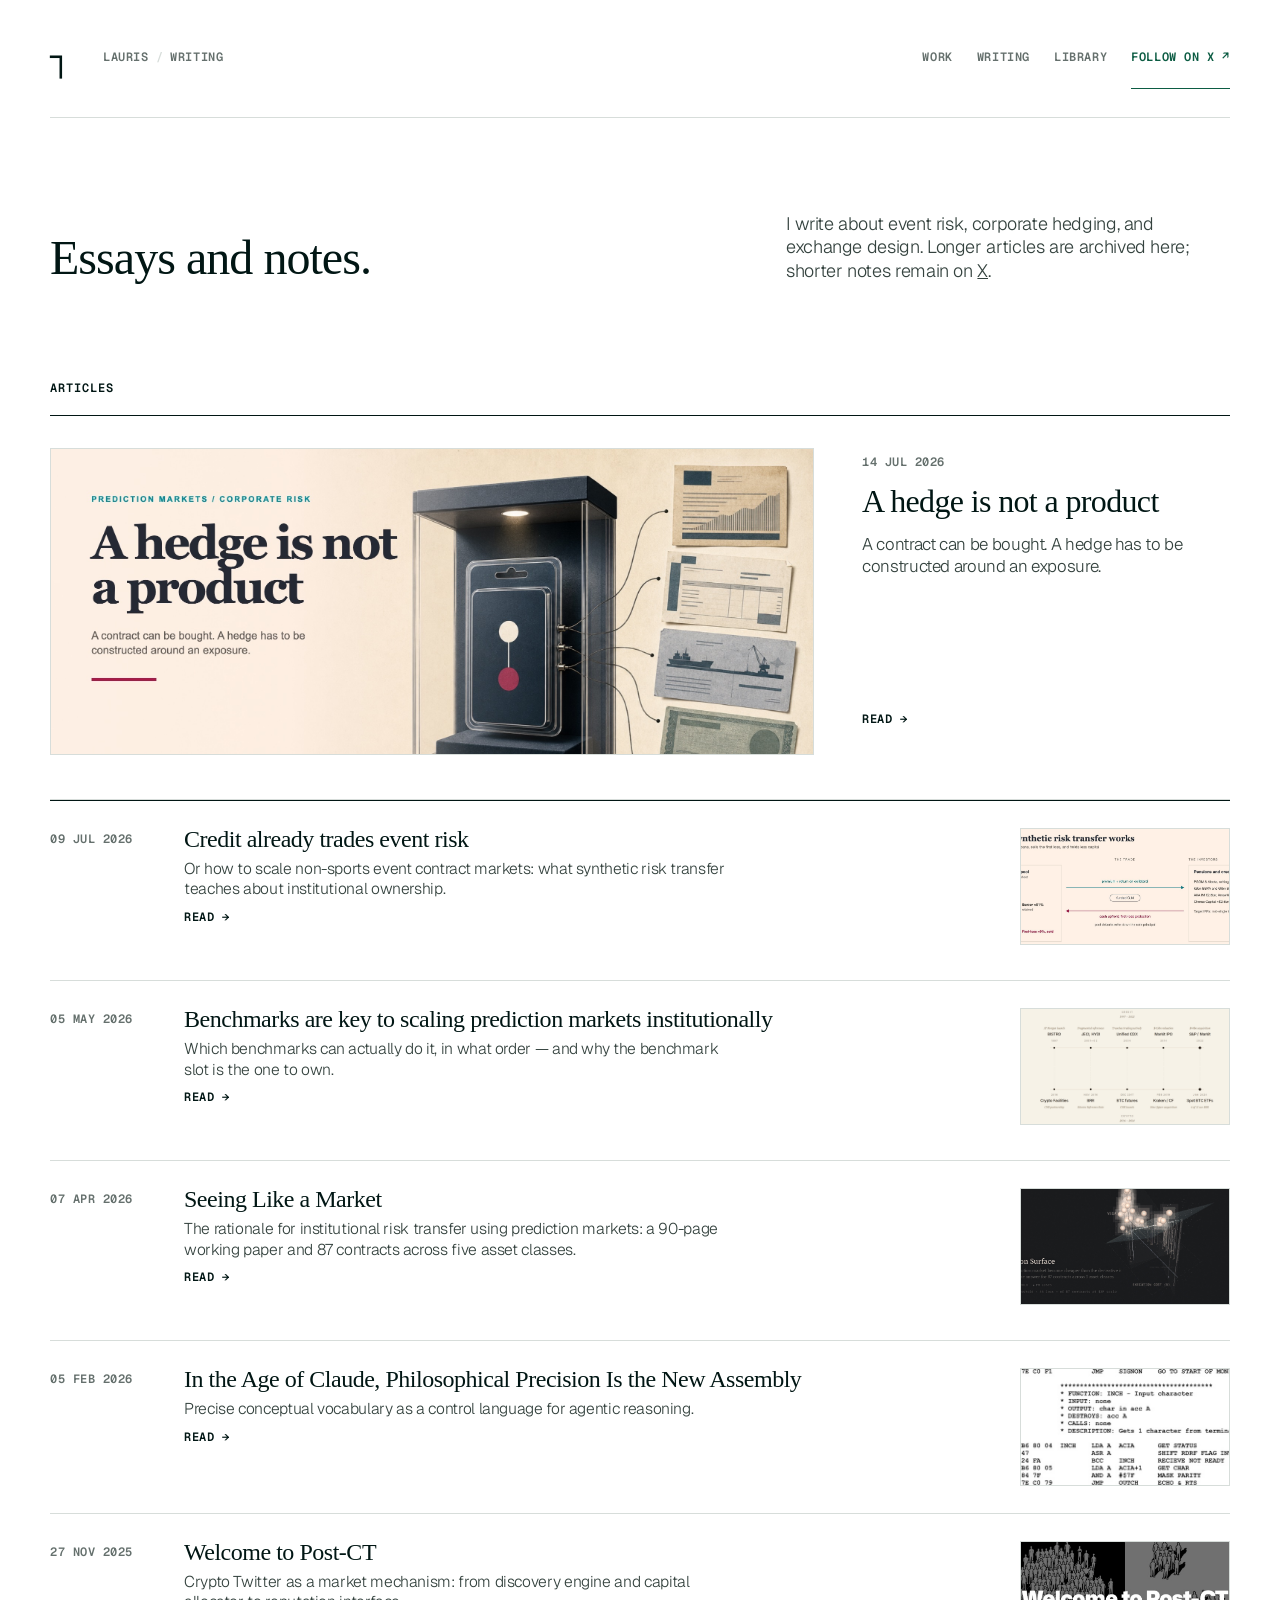
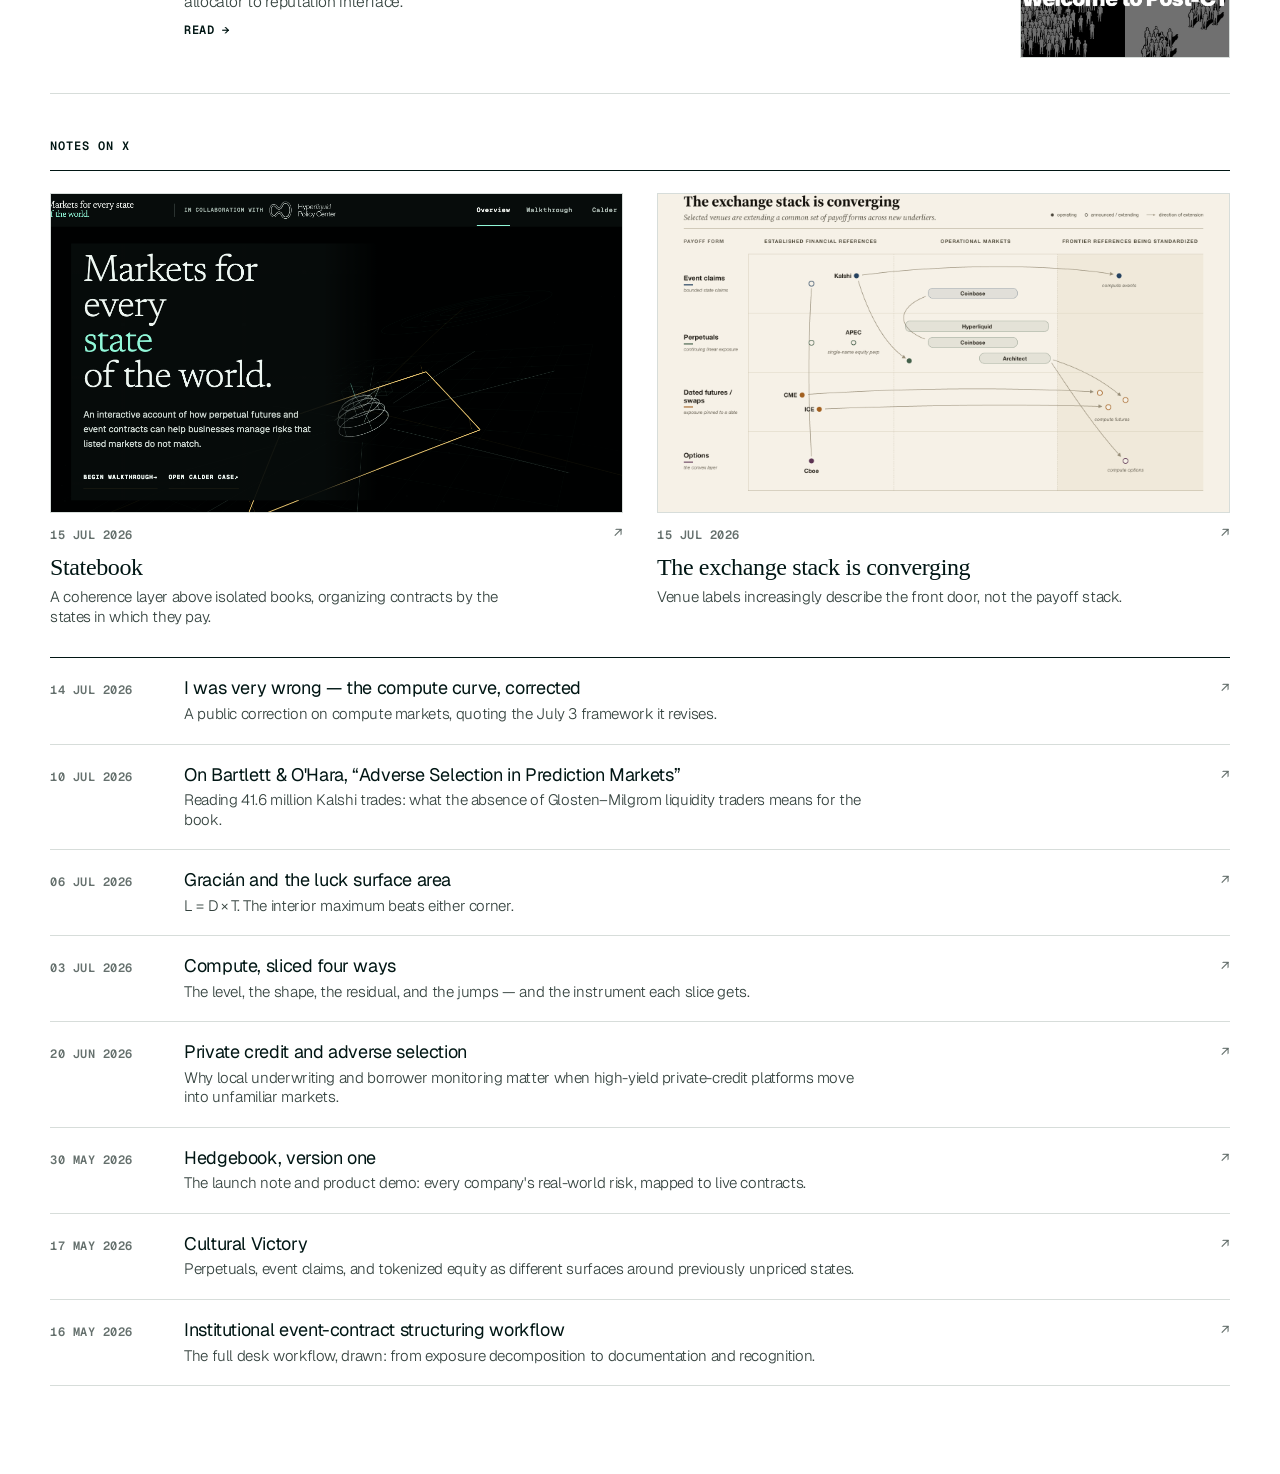
==== commit cdc6bbcd: "Expand writing and decouple projections" ====
--- a/writing/index.html
+++ b/writing/index.html
@@ -116,7 +116,7 @@
         .nav-menu-panel .nav-menu-x { display: none; color: var(--teal); }
         a:focus-visible { outline: 2px solid var(--teal); outline-offset: 4px; }
         .text-link { display: inline-flex; align-items: center; gap: 8px; min-height: 44px; color: var(--ink);
-            font: 600 12px/1.2 var(--type-mono); letter-spacing: .05em;
+            font: 600 14px/1.2 var(--type-mono); letter-spacing: .05em;
             text-decoration: underline; text-decoration-color: var(--rule); text-underline-offset: 4px; text-transform: uppercase; }
         .text-link::after { content: '↗'; transition: transform 180ms var(--ease-out); }
         .text-link--in::after { content: '→'; }
@@ -124,7 +124,7 @@
         .text-link--in:hover::after { transform: translateX(3px); }
         .btn-x { display: inline-flex; align-items: center; gap: 9px; min-height: 44px; padding: 2px 0 5px;
             border: 0; border-bottom: 1px solid currentColor; color: var(--ink);
-            font: 600 12px/1.2 var(--type-mono); letter-spacing: .05em;
+            font: 600 14px/1.2 var(--type-mono); letter-spacing: .05em;
             text-decoration: none; text-transform: uppercase; transition: color 180ms var(--ease-out); }
         .btn-x::after { content: '↗'; }
         .btn-x:hover { color: var(--teal); }
@@ -180,7 +180,21 @@
         .arch-thumb img { width: 100%; aspect-ratio: 1.8 / 1; background: var(--paper-raised); object-fit: cover; transition: transform 800ms var(--ease-out); }
         .arch-lead:hover .arch-lead-media img, .arch-item:hover .arch-thumb img { transform: scale(1.025); }
         .arch-item:hover .arch-item-title { color: var(--teal); }
-        .note-list { margin-top: 16px; border-top: 1px solid var(--ink); }
+        .note-features { display: grid; grid-template-columns: repeat(2, minmax(0, 1fr)); gap: 34px; margin-top: 16px; padding-top: 22px; border-top: 1px solid var(--ink); }
+        .note-feature { min-width: 0; text-decoration: none; transition: transform 140ms var(--ease-out); }
+        .note-feature:active { transform: scale(.98); }
+        .note-feature-media { display: block; overflow: hidden; border: 1px solid var(--rule); }
+        .note-feature-media img { width: 100%; aspect-ratio: 1.8 / 1; object-fit: cover; transition: transform 800ms var(--ease-out); }
+        .note-feature-meta { display: flex; align-items: baseline; justify-content: space-between; gap: 18px; margin-top: 13px; }
+        .note-feature time { color: var(--ink-muted); font: 600 .667rem/1.6 var(--type-mono); letter-spacing: .045em; text-transform: uppercase; }
+        .note-feature-arrow { color: var(--ink-muted); font: .8rem/1 var(--type-mono); }
+        .note-feature-title { display: block; margin-top: 9px; font-family: var(--type-display-regular); font-size: 24px; font-weight: 400; line-height: 1.1; transition: color 180ms var(--ease-out); }
+        .note-feature-deck { display: block; max-width: 48ch; margin-top: 7px; color: var(--ink-soft); font-size: .84rem; line-height: 1.3; }
+        @media (hover: hover) and (pointer: fine) {
+            .note-feature:hover .note-feature-media img { transform: scale(1.025); }
+            .note-feature:hover .note-feature-title { color: var(--teal); }
+        }
+        .note-list { margin-top: 31px; border-top: 1px solid var(--ink); }
         .note-item { display: grid; grid-template-columns: 108px minmax(0, 1fr) auto; gap: 8px 26px; align-items: baseline; padding: 18px 0 20px; border-bottom: 1px solid var(--rule); text-decoration: none; }
         .note-item time { color: var(--ink-muted); font: 600 .667rem/1.6 var(--type-mono); font-variant-numeric: tabular-nums; letter-spacing: .045em; text-transform: uppercase; }
         .note-title { font-size: 1rem; font-weight: 400; line-height: 1.3; transition: color 180ms var(--ease-out); }
@@ -208,6 +222,9 @@
             .arch-item, .note-item { grid-template-columns: 1fr; gap: 6px; padding: 20px 0 22px; }
             .arch-item-title { font-size: 20px; }
             .arch-item-deck, .note-deck { font-size: .81rem; }
+            .note-features { grid-template-columns: 1fr; gap: 27px; padding-top: 18px; }
+            .note-feature-title { font-size: 20px; }
+            .note-feature-deck { font-size: .81rem; }
         }
 </style>
 </head>
@@ -307,12 +324,21 @@
             </section>
             <section class="arch-section" aria-label="Working notes">
                 <p class="arch-label">Notes on X</p>
+                <div class="note-features">
+                    <a class="note-feature" href="https://x.com/lzminsky/status/2077464459522568198" target="_blank" rel="noopener" data-animate>
+                        <span class="note-feature-media"><img src="/assets/statebook.png" alt="" width="1200" height="630" loading="lazy"></span>
+                        <span class="note-feature-meta"><time datetime="2026-07-15">15 Jul 2026</time><span class="note-feature-arrow">↗</span></span>
+                        <span class="note-feature-title">Statebook</span>
+                        <span class="note-feature-deck">A coherence layer above isolated books, organizing contracts by the states in which they pay.</span>
+                    </a>
+                    <a class="note-feature" href="https://x.com/lzminsky/status/2077174969738363261" target="_blank" rel="noopener" data-animate>
+                        <span class="note-feature-media"><img src="/assets/writing/postE_exchange_stack_map.png" alt="" width="1600" height="1000" loading="lazy"></span>
+                        <span class="note-feature-meta"><time datetime="2026-07-15">15 Jul 2026</time><span class="note-feature-arrow">↗</span></span>
+                        <span class="note-feature-title">The exchange stack is converging</span>
+                        <span class="note-feature-deck">Venue labels increasingly describe the front door, not the payoff stack.</span>
+                    </a>
+                </div>
                 <div class="note-list">
-                    <a class="note-item" href="https://x.com/lzminsky/status/2077174969738363261" target="_blank" rel="noopener" data-animate>
-                        <time>15 Jul 2026</time>
-                        <span class="note-title">The exchange stack is converging<span class="note-deck">Selected venues are extending a common set of payoff forms across new underliers. The label describes the front door, not the payoff stack.</span></span>
-                        <span class="note-arrow">↗</span>
-                    </a>
                     <a class="note-item" href="https://x.com/lzminsky/status/2077131007430725932" target="_blank" rel="noopener" data-animate>
                         <time>14 Jul 2026</time>
                         <span class="note-title">I was very wrong — the compute curve, corrected<span class="note-deck">A public correction on compute markets, quoting the July 3 framework it revises.</span></span>
@@ -333,9 +359,19 @@
                         <span class="note-title">Compute, sliced four ways<span class="note-deck">The level, the shape, the residual, and the jumps — and the instrument each slice gets.</span></span>
                         <span class="note-arrow">↗</span>
                     </a>
+                    <a class="note-item" href="https://x.com/lzminsky/status/2068082510911734088" target="_blank" rel="noopener" data-animate>
+                        <time>20 Jun 2026</time>
+                        <span class="note-title">Private credit and adverse selection<span class="note-deck">Why local underwriting and borrower monitoring matter when high-yield private-credit platforms move into unfamiliar markets.</span></span>
+                        <span class="note-arrow">↗</span>
+                    </a>
                     <a class="note-item" href="https://x.com/lzminsky/status/2060758432773280053" target="_blank" rel="noopener" data-animate>
                         <time>30 May 2026</time>
                         <span class="note-title">Hedgebook, version one<span class="note-deck">The launch note and product demo: every company's real-world risk, mapped to live contracts.</span></span>
+                        <span class="note-arrow">↗</span>
+                    </a>
+                    <a class="note-item" href="https://x.com/lzminsky/status/2056040962263077346" target="_blank" rel="noopener" data-animate>
+                        <time>17 May 2026</time>
+                        <span class="note-title">Cultural Victory<span class="note-deck">Perpetuals, event claims, and tokenized equity as different surfaces around previously unpriced states.</span></span>
                         <span class="note-arrow">↗</span>
                     </a>
                     <a class="note-item" href="https://x.com/lzminsky/status/2055669526939816369" target="_blank" rel="noopener" data-animate>
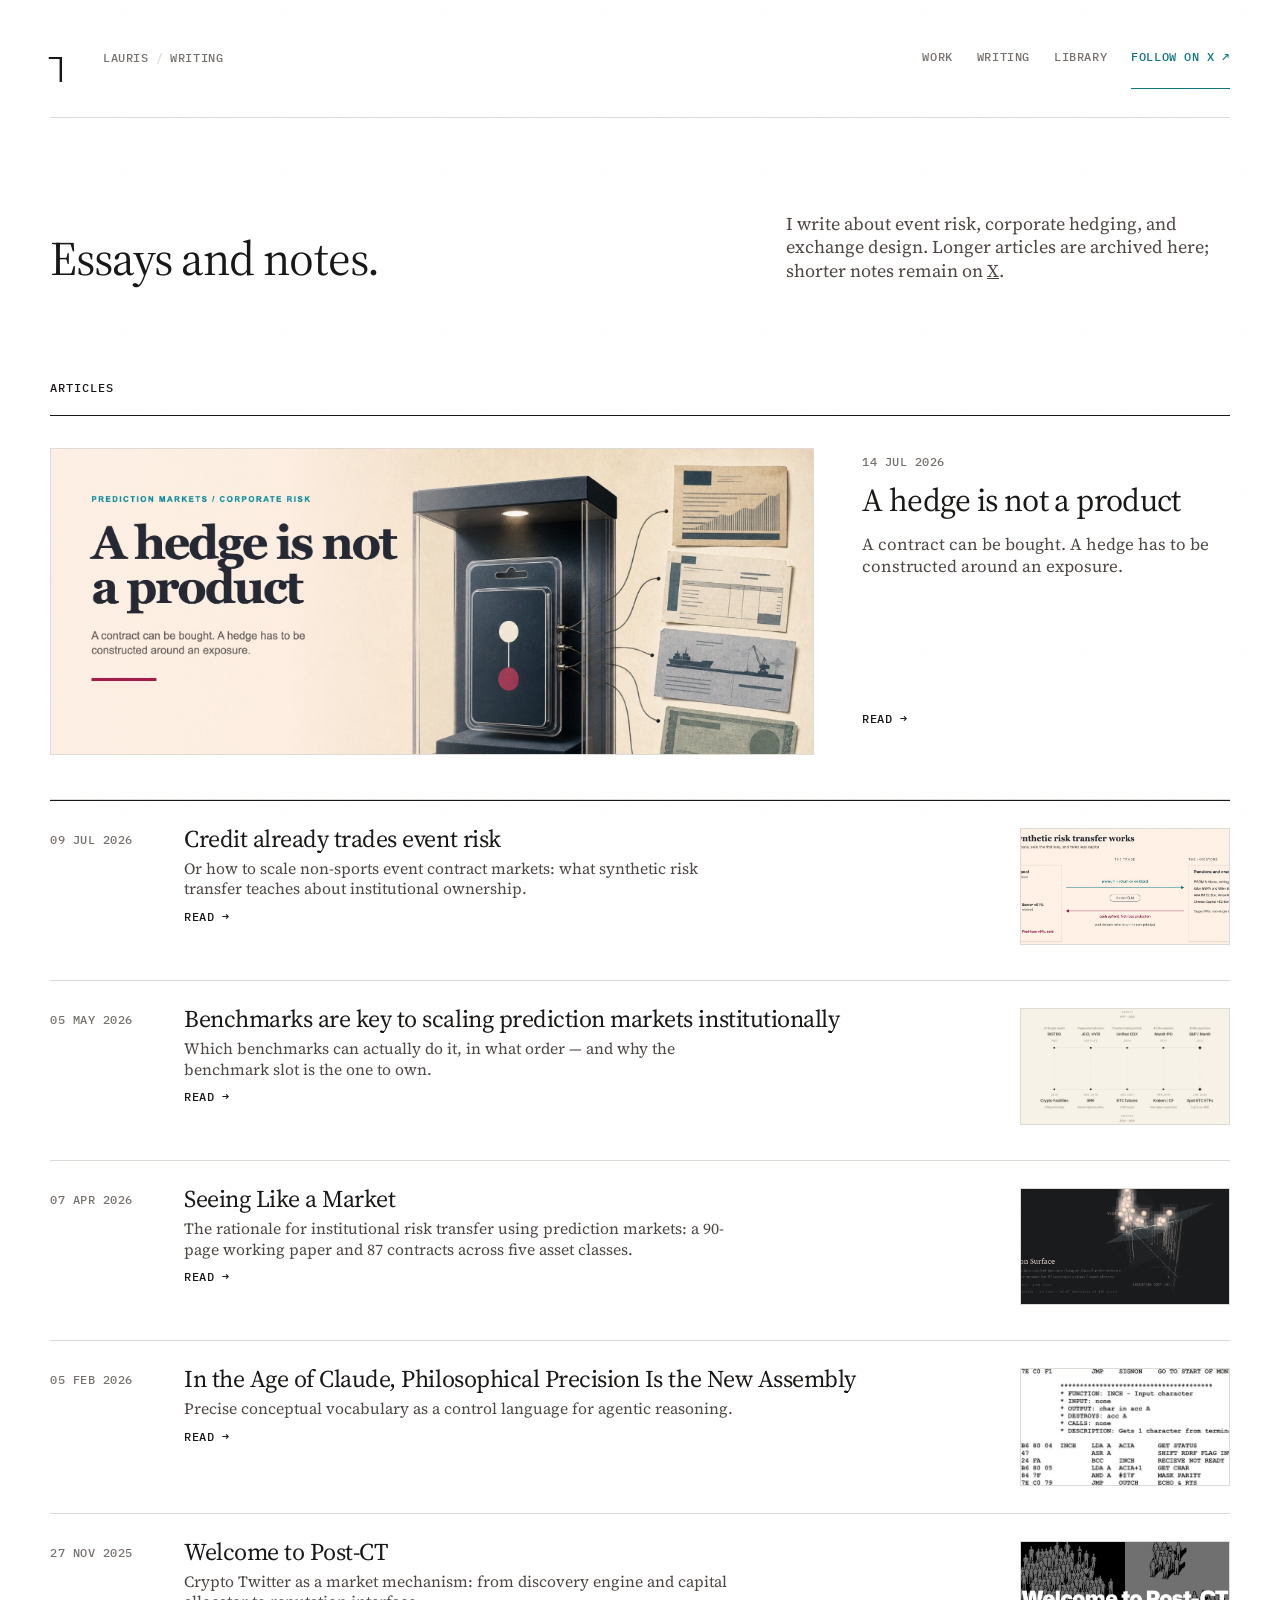
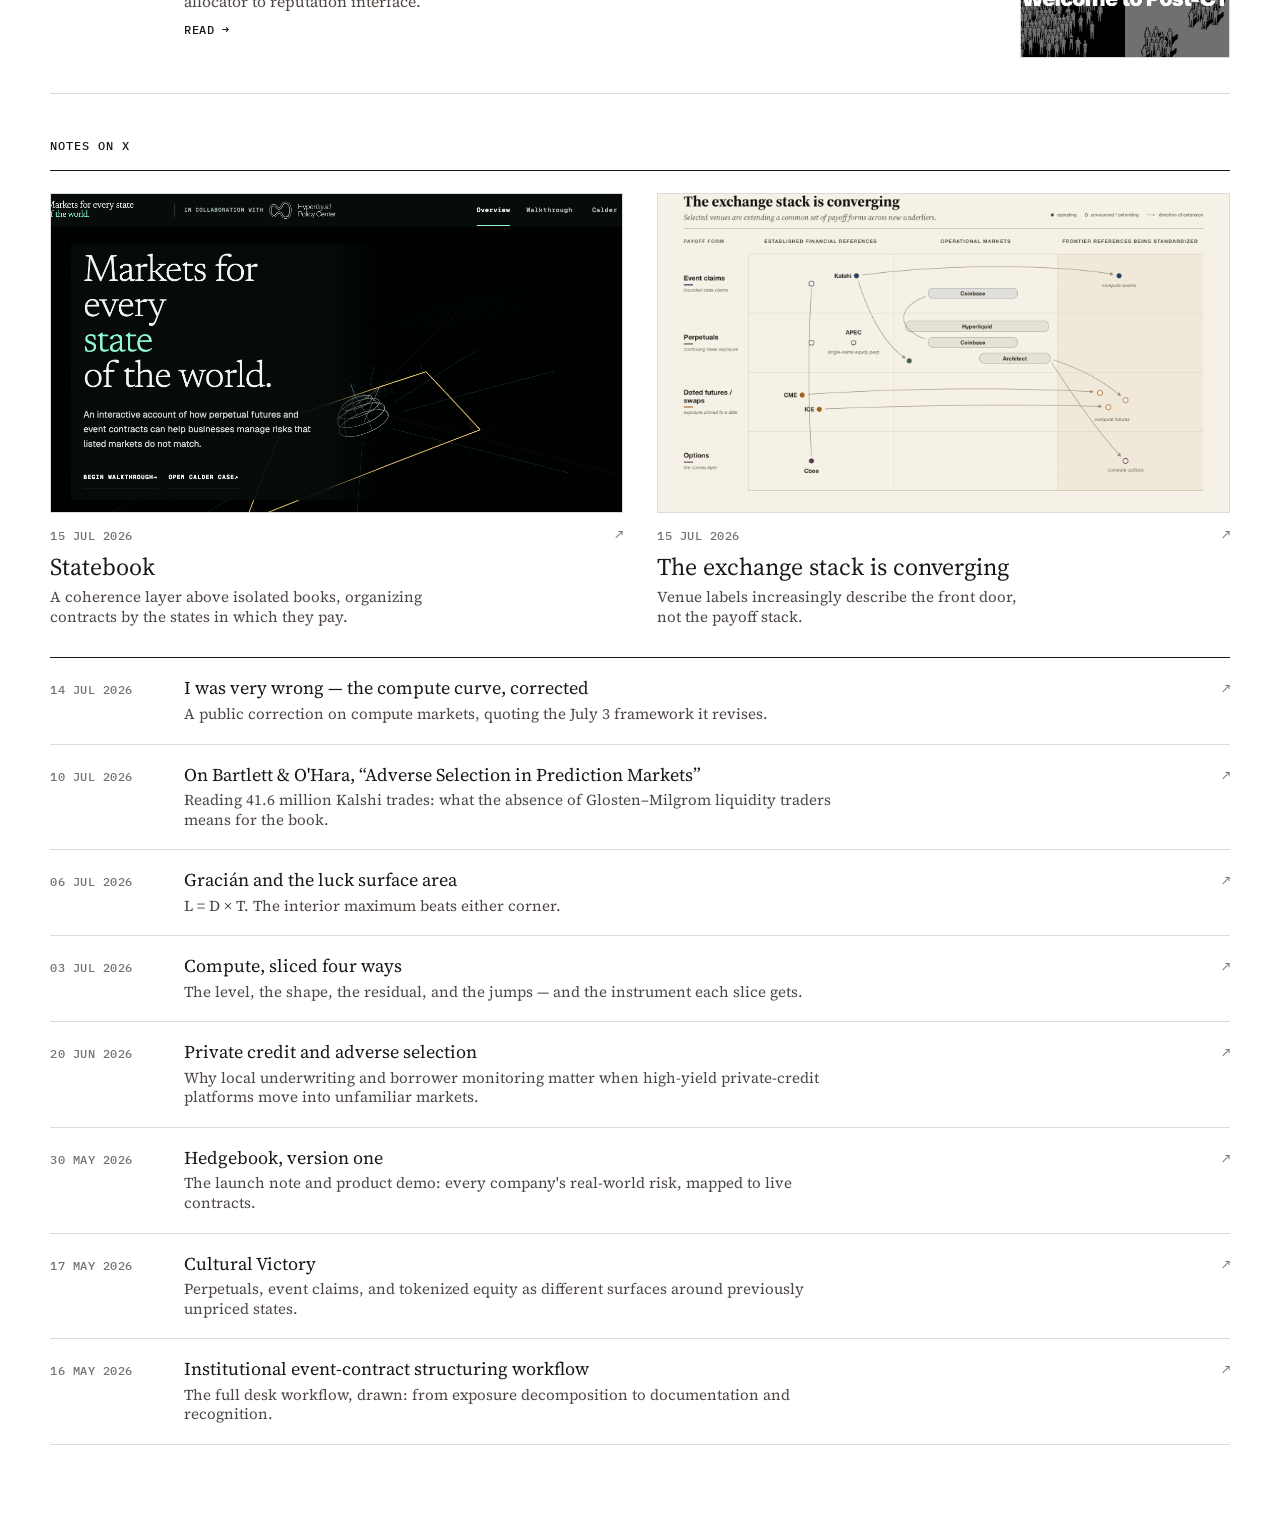
==== commit 7a4698f2: "Match SLAM typography on a white grain canvas" ====
--- a/writing/index.html
+++ b/writing/index.html
@@ -23,53 +23,44 @@
     <meta name="twitter:image:alt" content="Lauris — research, market design, and ventures">
     <link rel="canonical" href="https://lauris.xyz/writing/">
     <link rel="icon" type="image/svg+xml" href="/favicon.svg">
-    <link rel="mask-icon" href="/favicon.svg" color="#011614">
+    <link rel="mask-icon" href="/favicon.svg" color="#1a1816">
     <link rel="manifest" href="/site.webmanifest">
-    <link rel="preconnect" href="https://framerusercontent.com" crossorigin>
     <link rel="preconnect" href="https://fonts.googleapis.com">
     <link rel="preconnect" href="https://fonts.gstatic.com" crossorigin>
-    <link href="https://fonts.googleapis.com/css2?family=Geist:wght@300;400;500;600&family=Geist+Mono:wght@400;500;600&display=swap" rel="stylesheet">
+    <link href="https://fonts.googleapis.com/css2?family=IBM+Plex+Mono:wght@400;500&family=Source+Serif+4:ital,opsz,wght@0,8..60,200..900;1,8..60,200..900&display=swap" rel="stylesheet">
     <style>
-        @font-face {
-            font-family: 'Teodor Light';
-            src: url('https://framerusercontent.com/assets/Gx3MGZkSYrrmCVe9sdeh0yV84qk.woff2') format('woff2');
-            font-display: swap;
-            font-style: normal;
-            font-weight: 300;
-        }
-        @font-face {
-            font-family: 'Teodor Regular';
-            src: url('https://framerusercontent.com/assets/bBs7S3Xf56vu9cwECDjtJ2IeE.woff2') format('woff2');
-            font-display: swap;
-            font-style: normal;
-            font-weight: 400;
-        }
         :root {
-            --type-display: 'Teodor Light', Georgia, serif;
-            --type-display-regular: 'Teodor Regular', Georgia, serif;
-            --type-body: 'Geist', system-ui, sans-serif;
-            --type-mono: 'Geist Mono', ui-monospace, monospace;
-            --type-display-weight: 300;
+            --type-display: 'Source Serif 4', Georgia, 'Times New Roman', serif;
+            --type-display-regular: 'Source Serif 4', Georgia, 'Times New Roman', serif;
+            --type-body: 'Source Serif 4', Georgia, 'Times New Roman', serif;
+            --type-mono: 'IBM Plex Mono', Consolas, monospace;
+            --type-display-weight: 400;
             --type-display-tracking: -.02em;
             --type-label-tracking: .05em;
-            --paper: #ffffff; --paper-raised: #ffffff; --ink: #011614; --ink-soft: #34423e;
-            --ink-muted: #65706d; --rule: #d7ddda; --teal: #0c5c43; --wine: #0c5c43;
+            --paper: #ffffff; --paper-raised: #ffffff; --ink: #1a1816; --ink-soft: #4e4744;
+            --ink-muted: #77716d; --rule: #dedbd7; --teal: #0d7680; --wine: #0d7680;
             --ease-out: cubic-bezier(0.23, 1, 0.32, 1);
         }
         * { box-sizing: border-box; margin: 0; padding: 0; }
         ::selection { background: var(--ink); color: var(--paper); }
-        html { font-size: 18px; }
+        html { background: #ffffff; font-size: 18px; }
         body {
             min-height: 100vh;
             background: var(--paper);
-            color: var(--ink); font-family: var(--type-body); font-weight: 300; line-height: 1.3;
-            letter-spacing: -.02em; -webkit-font-smoothing: antialiased; text-rendering: optimizeLegibility;
+            color: var(--ink); font-family: var(--type-body); font-weight: 400; line-height: 1.3;
+            letter-spacing: 0; -webkit-font-smoothing: antialiased; text-rendering: optimizeLegibility;
+        }
+        body::before {
+            position: fixed; z-index: 9999; inset: 0; pointer-events: none; content: '';
+            opacity: .018;
+            background-image: url("data:image/svg+xml,%3Csvg xmlns='http://www.w3.org/2000/svg' width='160' height='160'%3E%3Cfilter id='grain'%3E%3CfeTurbulence type='fractalNoise' baseFrequency='.82' numOctaves='3' stitchTiles='stitch'/%3E%3C/filter%3E%3Crect width='100%25' height='100%25' filter='url(%23grain)' opacity='.72'/%3E%3C/svg%3E");
+            background-size: 160px 160px; mix-blend-mode: multiply;
         }
         a { color: inherit; }
         img { display: block; max-width: 100%; height: auto; }
         .skip-link {
             position: fixed; z-index: 100; top: 12px; left: 12px; padding: 11px 14px;
-            background: var(--ink); color: var(--paper); font: 600 .667rem/1 var(--type-mono);
+            background: var(--ink); color: var(--paper); font: 500 .667rem/1 var(--type-mono);
             letter-spacing: .04em; text-decoration: none; text-transform: uppercase;
             transform: translateY(calc(-100% - 18px)); transition: transform 180ms var(--ease-out);
         }
@@ -81,13 +72,13 @@
         .masthead-origin { display: flex; align-items: flex-start; gap: 17px; min-width: 0; }
         .mark-link { display: grid; min-width: 36px; min-height: 44px; color: var(--ink); text-decoration: none; place-content: start; }
         .mark-symbol { font: 2rem/0.8 var(--type-mono); }
-        .crumb { padding-top: 6px; color: var(--ink-muted); font: 600 .667rem/1.6 var(--type-mono); letter-spacing: .05em; text-transform: uppercase; }
+        .crumb { padding-top: 6px; color: var(--ink-muted); font: 500 .667rem/1.6 var(--type-mono); letter-spacing: .05em; text-transform: uppercase; }
         .crumb a { color: var(--ink-muted); text-decoration: none; transition: color 180ms var(--ease-out); }
         .crumb a:hover, .crumb a:focus-visible { color: var(--ink); }
         .crumb span { margin: 0 7px; color: var(--rule); }
         .nav { display: flex; flex-wrap: wrap; align-items: baseline; justify-content: flex-end; gap: 8px 24px; padding-top: 3px; }
         .nav a { display: inline-flex; align-items: flex-start; min-height: 44px; padding-top: 5px; color: var(--ink-muted);
-            font: 600 12px/1.2 var(--type-mono); letter-spacing: .05em;
+            font: 500 12px/1.2 var(--type-mono); letter-spacing: .05em;
             text-decoration: none; text-transform: uppercase; transition: color 180ms var(--ease-out); }
         .nav a:hover { color: var(--ink); }
         .nav a.nav-x { padding-bottom: 3px; border-bottom: 1px solid currentColor; color: var(--teal); }
@@ -96,7 +87,7 @@
         .nav-menu summary {
             display: inline-flex; min-width: 44px; min-height: 44px; padding: 5px 5px 0;
             align-items: flex-start; justify-content: center; color: var(--ink-muted);
-            font: 600 12px/1.2 var(--type-mono); letter-spacing: .05em;
+            font: 500 12px/1.2 var(--type-mono); letter-spacing: .05em;
             list-style: none; cursor: pointer; text-transform: uppercase;
         }
         .nav-menu summary::-webkit-details-marker { display: none; }
@@ -116,7 +107,7 @@
         .nav-menu-panel .nav-menu-x { display: none; color: var(--teal); }
         a:focus-visible { outline: 2px solid var(--teal); outline-offset: 4px; }
         .text-link { display: inline-flex; align-items: center; gap: 8px; min-height: 44px; color: var(--ink);
-            font: 600 14px/1.2 var(--type-mono); letter-spacing: .05em;
+            font: 500 14px/1.2 var(--type-mono); letter-spacing: .05em;
             text-decoration: underline; text-decoration-color: var(--rule); text-underline-offset: 4px; text-transform: uppercase; }
         .text-link::after { content: '↗'; transition: transform 180ms var(--ease-out); }
         .text-link--in::after { content: '→'; }
@@ -124,14 +115,14 @@
         .text-link--in:hover::after { transform: translateX(3px); }
         .btn-x { display: inline-flex; align-items: center; gap: 9px; min-height: 44px; padding: 2px 0 5px;
             border: 0; border-bottom: 1px solid currentColor; color: var(--ink);
-            font: 600 14px/1.2 var(--type-mono); letter-spacing: .05em;
+            font: 500 14px/1.2 var(--type-mono); letter-spacing: .05em;
             text-decoration: none; text-transform: uppercase; transition: color 180ms var(--ease-out); }
         .btn-x::after { content: '↗'; }
         .btn-x:hover { color: var(--teal); }
         .art-title, .arch-title, .arch-item-title, .shelf-title {
             font-family: var(--type-display); font-weight: var(--type-display-weight); letter-spacing: var(--type-display-tracking);
         }
-        .art-deck { font-family: var(--type-display); font-weight: 300; font-style: normal; }
+        .art-deck { font-family: var(--type-display); font-weight: 400; font-style: normal; }
         @media (max-width: 960px) {
             .masthead { gap: 24px; }
             .nav { position: relative; flex-wrap: nowrap; gap: 0 14px; }
@@ -156,26 +147,27 @@
         @media (prefers-reduced-motion: reduce) {
             *, *::before, *::after { transition-duration: .01ms !important; animation-duration: .01ms !important; }
         }
+        @media print { body::before { display: none; } }
 </style>
     <style>
         .arch-head { display: grid; grid-template-columns: minmax(0, 1.2fr) minmax(280px, .8fr); gap: 70px; align-items: end; padding: 94px 0 54px; }
-        .arch-title { max-width: 720px; font-size: 48px; font-weight: 300; letter-spacing: -.02em; line-height: 1; }
-        .arch-intro { max-width: 460px; margin: 0; color: var(--ink-soft); font-family: var(--type-body); font-size: 1rem; font-style: normal; font-weight: 300; line-height: 1.3; text-wrap: pretty; }
+        .arch-title { max-width: 720px; font-size: 48px; font-weight: 400; letter-spacing: -.02em; line-height: 1; }
+        .arch-intro { max-width: 460px; margin: 0; color: var(--ink-soft); font-family: var(--type-body); font-size: 1rem; font-style: normal; font-weight: 400; line-height: 1.3; text-wrap: pretty; }
         .arch-section { margin-top: 44px; }
-        .arch-label { color: var(--ink); font: 600 .667rem/1.4 var(--type-mono); letter-spacing: .08em; text-transform: uppercase; }
+        .arch-label { color: var(--ink); font: 500 .667rem/1.4 var(--type-mono); letter-spacing: .08em; text-transform: uppercase; }
         .arch-lead { display: grid; grid-template-columns: minmax(0, 1.35fr) minmax(300px, .65fr); gap: 48px; margin-top: 18px; padding: 32px 0 44px; border-top: 1px solid var(--ink); border-bottom: 1px solid var(--rule); text-decoration: none; }
         .arch-lead-media { overflow: hidden; border: 1px solid var(--rule); }
         .arch-lead-media img { width: 100%; transition: transform 900ms var(--ease-out); }
         .arch-lead-copy { display: flex; min-width: 0; flex-direction: column; justify-content: space-between; }
-        .arch-lead time, .arch-item time { color: var(--ink-muted); font: 600 .667rem/1.6 var(--type-mono); font-variant-numeric: tabular-nums; letter-spacing: .045em; text-transform: uppercase; }
+        .arch-lead time, .arch-item time { color: var(--ink-muted); font: 500 .667rem/1.6 var(--type-mono); font-variant-numeric: tabular-nums; letter-spacing: .045em; text-transform: uppercase; }
         .arch-lead-title { display: block; margin-top: 12px; font-family: var(--type-display-regular); font-size: 32px; font-weight: 400; letter-spacing: -.02em; line-height: 1.1; }
-        .arch-lead-deck { display: block; margin-top: 14px; color: var(--ink-soft); font-size: .94rem; font-weight: 300; line-height: 1.3; text-wrap: pretty; }
+        .arch-lead-deck { display: block; margin-top: 14px; color: var(--ink-soft); font-size: .94rem; font-weight: 400; line-height: 1.3; text-wrap: pretty; }
         .arch-list { border-top: 1px solid var(--ink); }
         .arch-item { display: grid; grid-template-columns: 108px minmax(0, 1fr) 210px; gap: 10px 26px; align-items: start; padding: 25px 0 27px; border-bottom: 1px solid var(--rule); text-decoration: none; }
         .arch-item time { padding-top: 4px; }
         .arch-item-title { display: block; font-family: var(--type-display-regular); font-size: 24px; font-weight: 400; letter-spacing: -.02em; line-height: 1.1; transition: color 180ms var(--ease-out); }
-        .arch-item-deck { display: block; max-width: 560px; margin-top: 7px; color: var(--ink-soft); font-size: .87rem; font-weight: 300; line-height: 1.3; text-wrap: pretty; }
-        .arch-item-open { display: inline-block; min-height: 44px; margin-top: 9px; color: var(--ink); font: 600 .667rem/1.4 var(--type-mono); letter-spacing: .045em; text-transform: uppercase; }
+        .arch-item-deck { display: block; max-width: 560px; margin-top: 7px; color: var(--ink-soft); font-size: .87rem; font-weight: 400; line-height: 1.3; text-wrap: pretty; }
+        .arch-item-open { display: inline-block; min-height: 44px; margin-top: 9px; color: var(--ink); font: 500 .667rem/1.4 var(--type-mono); letter-spacing: .045em; text-transform: uppercase; }
         .arch-thumb { overflow: hidden; margin: 2px 0 0; border: 1px solid var(--rule); }
         .arch-thumb img { width: 100%; aspect-ratio: 1.8 / 1; background: var(--paper-raised); object-fit: cover; transition: transform 800ms var(--ease-out); }
         .arch-lead:hover .arch-lead-media img, .arch-item:hover .arch-thumb img { transform: scale(1.025); }
@@ -186,7 +178,7 @@
         .note-feature-media { display: block; overflow: hidden; border: 1px solid var(--rule); }
         .note-feature-media img { width: 100%; aspect-ratio: 1.8 / 1; object-fit: cover; transition: transform 800ms var(--ease-out); }
         .note-feature-meta { display: flex; align-items: baseline; justify-content: space-between; gap: 18px; margin-top: 13px; }
-        .note-feature time { color: var(--ink-muted); font: 600 .667rem/1.6 var(--type-mono); letter-spacing: .045em; text-transform: uppercase; }
+        .note-feature time { color: var(--ink-muted); font: 500 .667rem/1.6 var(--type-mono); letter-spacing: .045em; text-transform: uppercase; }
         .note-feature-arrow { color: var(--ink-muted); font: .8rem/1 var(--type-mono); }
         .note-feature-title { display: block; margin-top: 9px; font-family: var(--type-display-regular); font-size: 24px; font-weight: 400; line-height: 1.1; transition: color 180ms var(--ease-out); }
         .note-feature-deck { display: block; max-width: 48ch; margin-top: 7px; color: var(--ink-soft); font-size: .84rem; line-height: 1.3; }
@@ -196,10 +188,10 @@
         }
         .note-list { margin-top: 31px; border-top: 1px solid var(--ink); }
         .note-item { display: grid; grid-template-columns: 108px minmax(0, 1fr) auto; gap: 8px 26px; align-items: baseline; padding: 18px 0 20px; border-bottom: 1px solid var(--rule); text-decoration: none; }
-        .note-item time { color: var(--ink-muted); font: 600 .667rem/1.6 var(--type-mono); font-variant-numeric: tabular-nums; letter-spacing: .045em; text-transform: uppercase; }
+        .note-item time { color: var(--ink-muted); font: 500 .667rem/1.6 var(--type-mono); font-variant-numeric: tabular-nums; letter-spacing: .045em; text-transform: uppercase; }
         .note-title { font-size: 1rem; font-weight: 400; line-height: 1.3; transition: color 180ms var(--ease-out); }
         .note-item:hover .note-title { color: var(--teal); }
-        .note-deck { display: block; max-width: 680px; margin-top: 4px; color: var(--ink-soft); font-size: .84rem; font-weight: 300; line-height: 1.3; }
+        .note-deck { display: block; max-width: 680px; margin-top: 4px; color: var(--ink-soft); font-size: .84rem; font-weight: 400; line-height: 1.3; }
         .note-arrow { color: var(--ink-muted); font: .8rem/1 var(--type-mono); }
         .motion-ready [data-animate] { opacity: 0; transform: translateY(16px); }
         .motion-ready [data-animate].is-visible { opacity: 1; transform: none; transition: opacity 700ms var(--ease-out), transform 700ms var(--ease-out); }
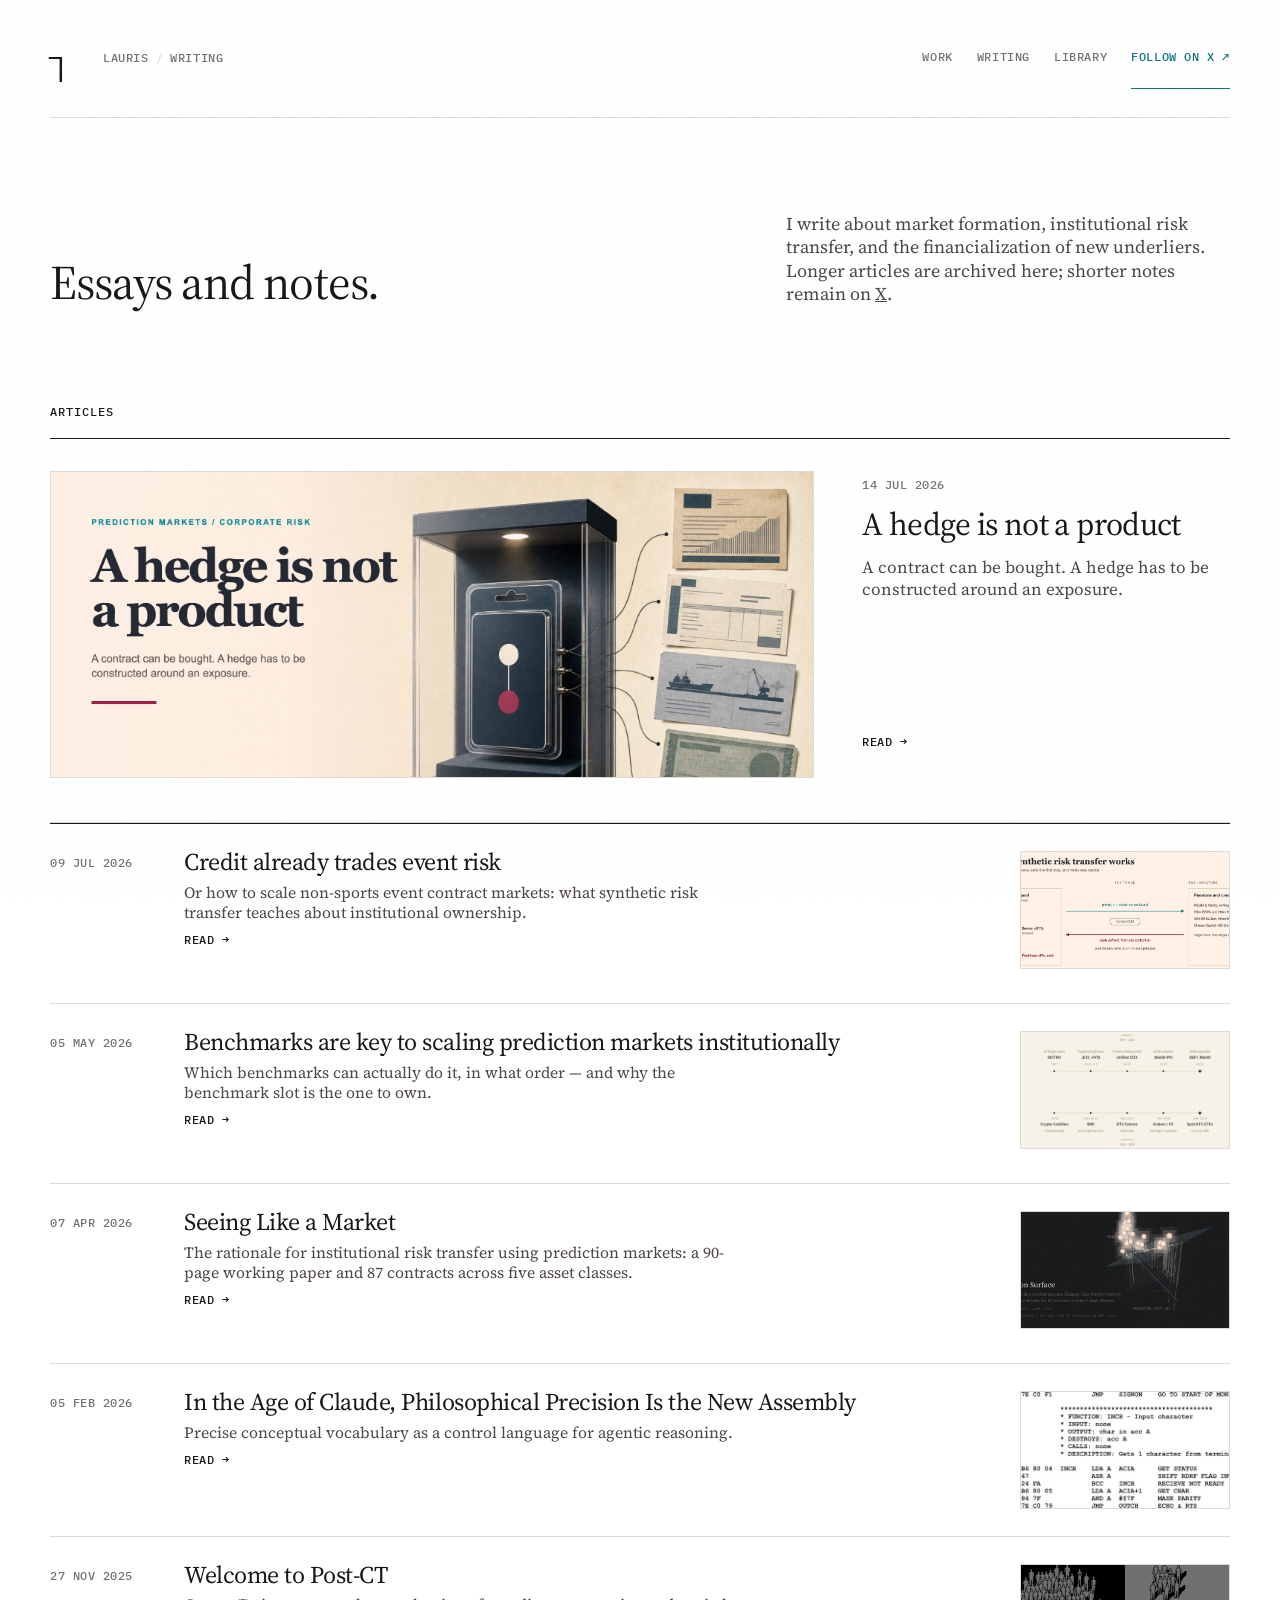
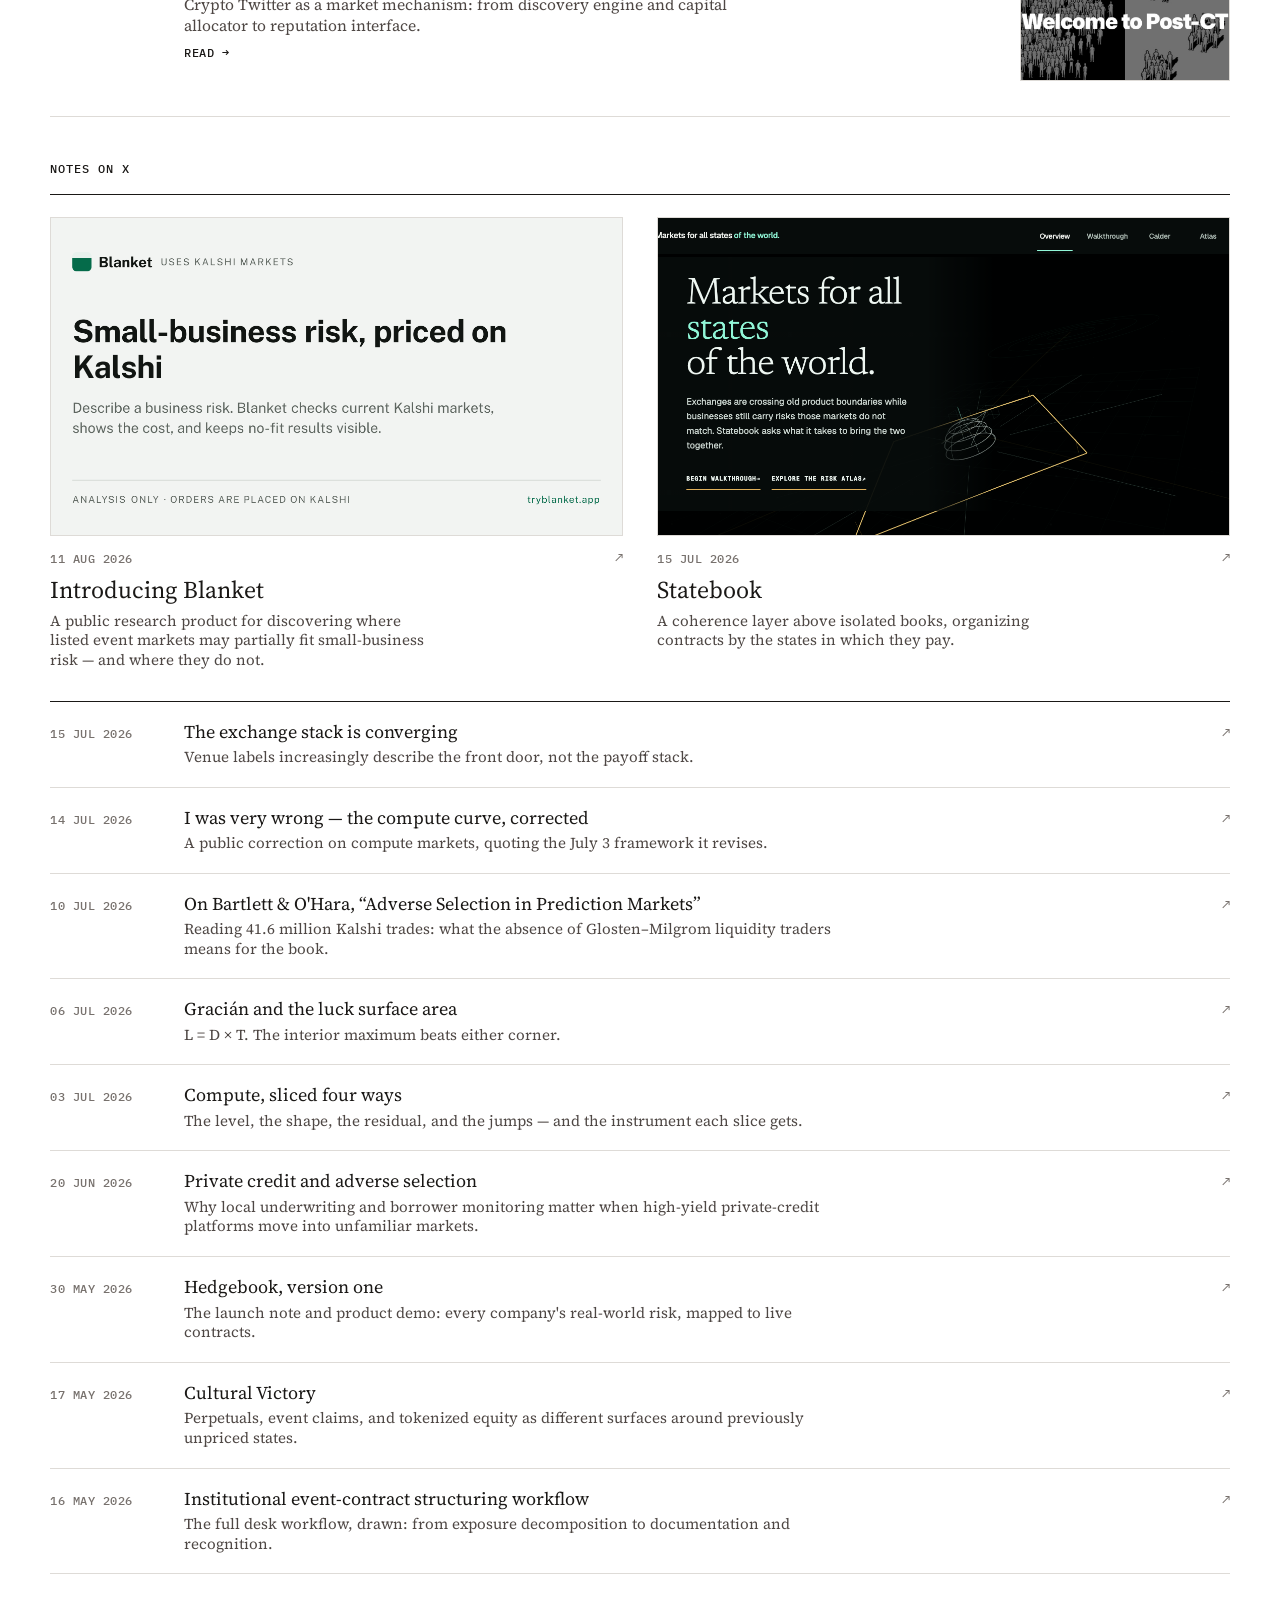
==== commit 668edb7b: "Update Blanket, Hedgebook, and writing" ====
--- a/writing/index.html
+++ b/writing/index.html
@@ -4,10 +4,10 @@
     <meta charset="UTF-8">
     <meta name="viewport" content="width=device-width, initial-scale=1.0">
     <title>Writing — Lauris</title>
-    <meta name="description" content="Essays and working notes on event risk, corporate hedging, and exchange design.">
+    <meta name="description" content="Essays and working notes on market formation, institutional risk transfer, and the financialization of new underliers.">
     <meta name="theme-color" content="#ffffff">
     <meta property="og:title" content="Writing — Lauris">
-    <meta property="og:description" content="Essays and working notes on event risk, corporate hedging, and exchange design.">
+    <meta property="og:description" content="Essays and working notes on market formation, institutional risk transfer, and the financialization of new underliers.">
     <meta property="og:url" content="https://lauris.xyz/writing/">
     <meta property="og:type" content="website">
     <meta property="og:site_name" content="Lauris">
@@ -18,7 +18,7 @@
     <meta name="twitter:card" content="summary_large_image">
     <meta name="twitter:creator" content="@lzminsky">
     <meta name="twitter:title" content="Writing — Lauris">
-    <meta name="twitter:description" content="Essays and working notes on event risk, corporate hedging, and exchange design.">
+    <meta name="twitter:description" content="Essays and working notes on market formation, institutional risk transfer, and the financialization of new underliers.">
     <meta name="twitter:image" content="https://www.lauris.xyz/assets/share.png">
     <meta name="twitter:image:alt" content="Lauris — research, market design, and ventures">
     <link rel="canonical" href="https://lauris.xyz/writing/">
@@ -251,7 +251,7 @@
                 <div>
                     <h1 class="arch-title">Essays and notes.</h1>
                 </div>
-                <p class="arch-intro">I write about event risk, corporate hedging, and exchange design. Longer articles are archived here; shorter notes remain on <a href="https://x.com/lzminsky" target="_blank" rel="noopener">X</a>.</p>
+                <p class="arch-intro">I write about market formation, institutional risk transfer, and the financialization of new underliers. Longer articles are archived here; shorter notes remain on <a href="https://x.com/lzminsky" target="_blank" rel="noopener">X</a>.</p>
             </header>
             <section class="arch-section" aria-label="Articles">
                 <p class="arch-label">Articles</p>
@@ -317,20 +317,25 @@
             <section class="arch-section" aria-label="Working notes">
                 <p class="arch-label">Notes on X</p>
                 <div class="note-features">
+                    <a class="note-feature" href="https://x.com/lzminsky/status/2087177263716450574" target="_blank" rel="noopener" data-animate>
+                        <span class="note-feature-media"><img src="/assets/blanket.png" alt="" width="1200" height="630" loading="lazy"></span>
+                        <span class="note-feature-meta"><time datetime="2026-08-11">11 Aug 2026</time><span class="note-feature-arrow">↗</span></span>
+                        <span class="note-feature-title">Introducing Blanket</span>
+                        <span class="note-feature-deck">A public research product for discovering where listed event markets may partially fit small-business risk — and where they do not.</span>
+                    </a>
                     <a class="note-feature" href="https://x.com/lzminsky/status/2077464459522568198" target="_blank" rel="noopener" data-animate>
                         <span class="note-feature-media"><img src="/assets/statebook.png" alt="" width="1200" height="630" loading="lazy"></span>
                         <span class="note-feature-meta"><time datetime="2026-07-15">15 Jul 2026</time><span class="note-feature-arrow">↗</span></span>
                         <span class="note-feature-title">Statebook</span>
                         <span class="note-feature-deck">A coherence layer above isolated books, organizing contracts by the states in which they pay.</span>
                     </a>
-                    <a class="note-feature" href="https://x.com/lzminsky/status/2077174969738363261" target="_blank" rel="noopener" data-animate>
-                        <span class="note-feature-media"><img src="/assets/writing/postE_exchange_stack_map.png" alt="" width="1600" height="1000" loading="lazy"></span>
-                        <span class="note-feature-meta"><time datetime="2026-07-15">15 Jul 2026</time><span class="note-feature-arrow">↗</span></span>
-                        <span class="note-feature-title">The exchange stack is converging</span>
-                        <span class="note-feature-deck">Venue labels increasingly describe the front door, not the payoff stack.</span>
-                    </a>
                 </div>
                 <div class="note-list">
+                    <a class="note-item" href="https://x.com/lzminsky/status/2077174969738363261" target="_blank" rel="noopener" data-animate>
+                        <time>15 Jul 2026</time>
+                        <span class="note-title">The exchange stack is converging<span class="note-deck">Venue labels increasingly describe the front door, not the payoff stack.</span></span>
+                        <span class="note-arrow">↗</span>
+                    </a>
                     <a class="note-item" href="https://x.com/lzminsky/status/2077131007430725932" target="_blank" rel="noopener" data-animate>
                         <time>14 Jul 2026</time>
                         <span class="note-title">I was very wrong — the compute curve, corrected<span class="note-deck">A public correction on compute markets, quoting the July 3 framework it revises.</span></span>
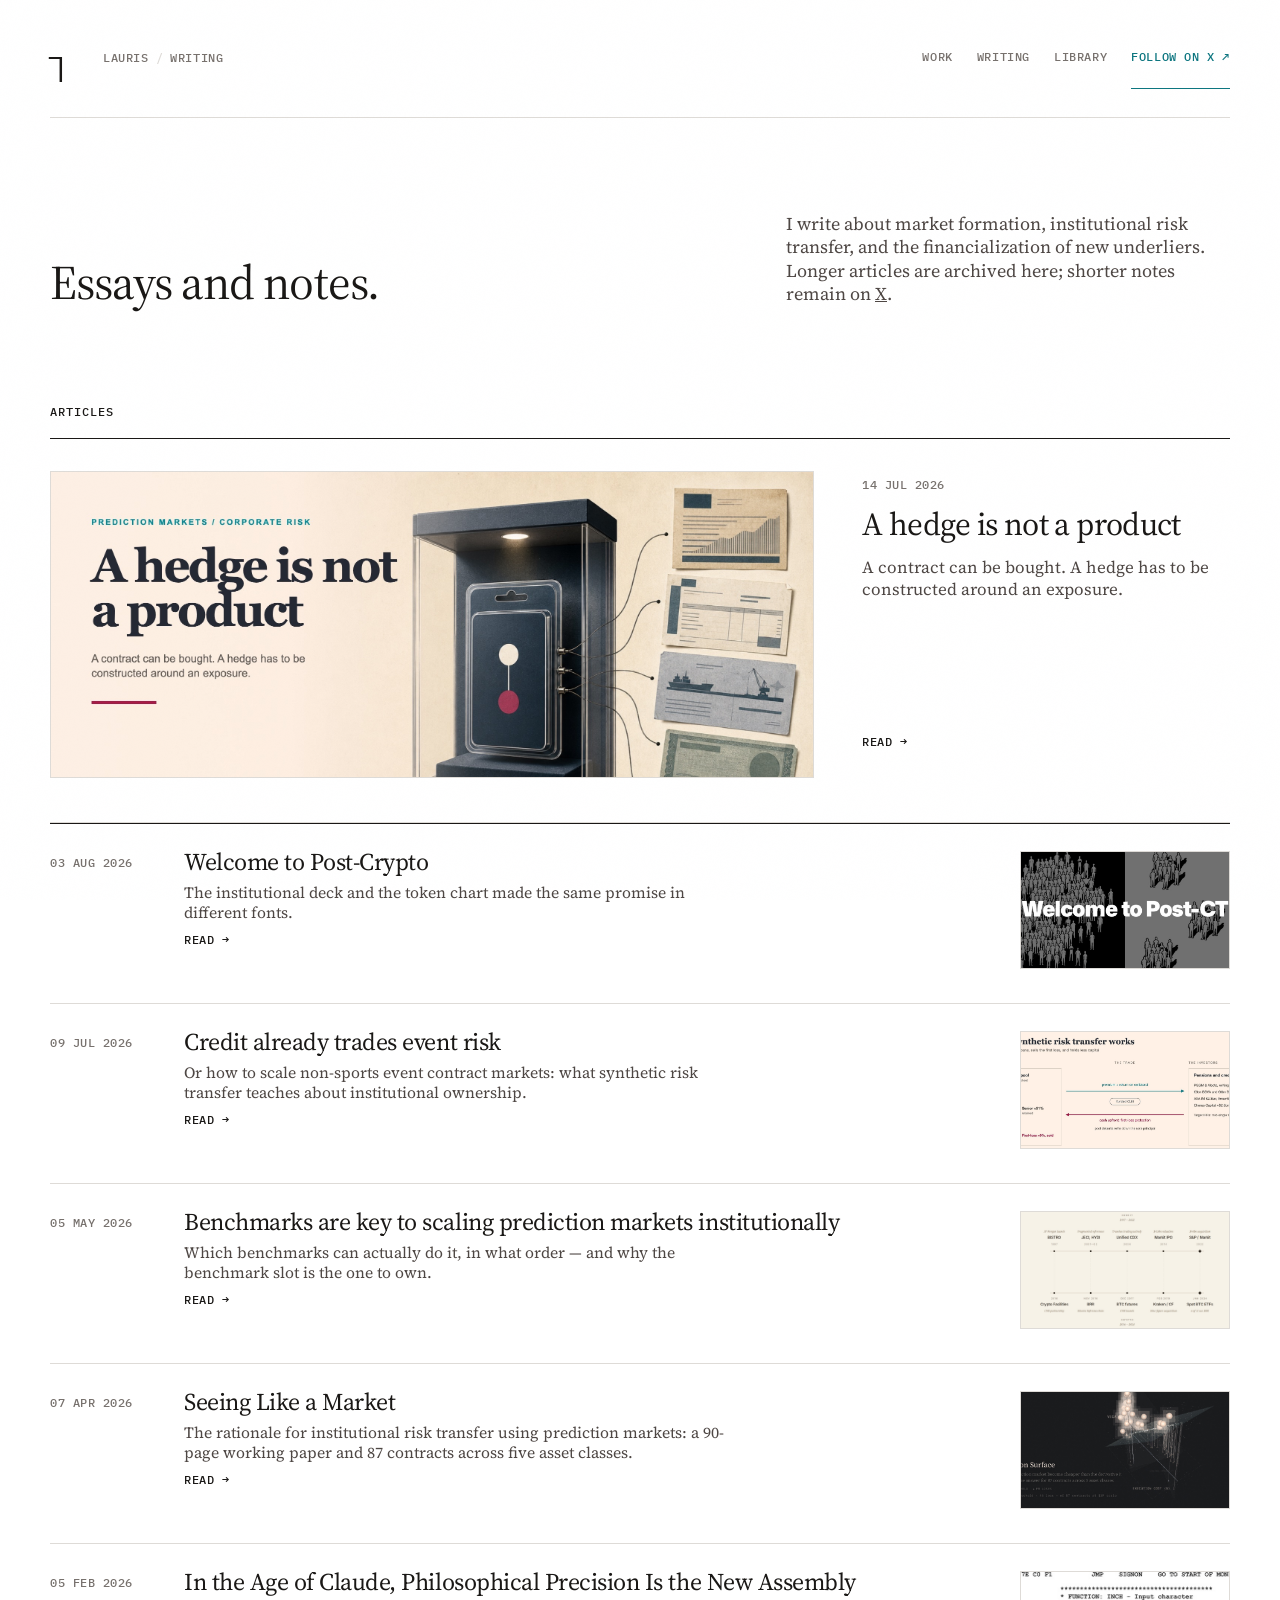
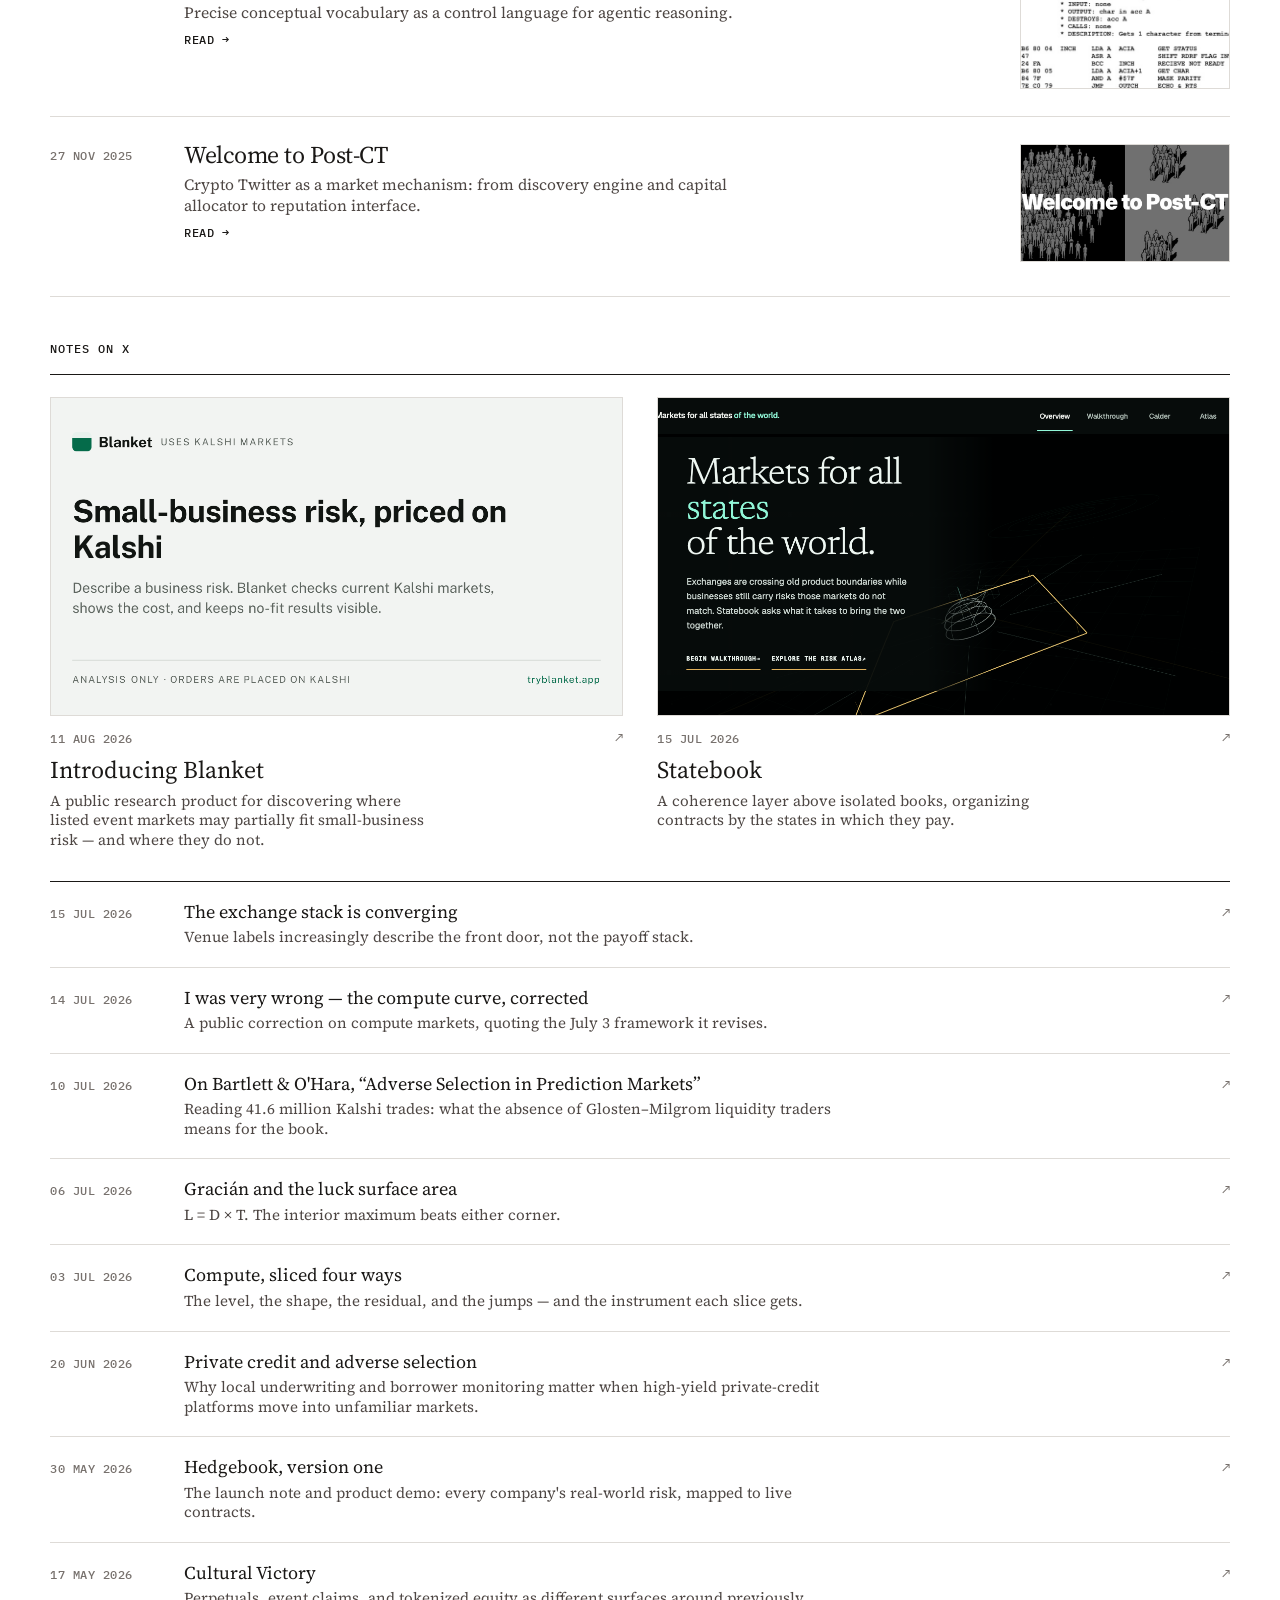
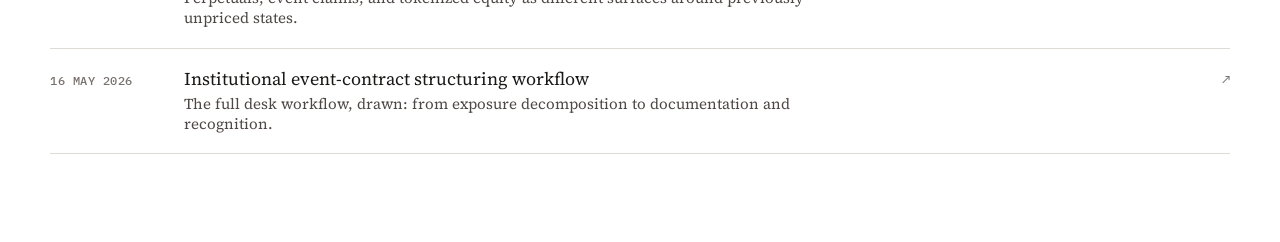
==== commit 314764f2: "Publish Welcome to Post-Crypto from August 3 posts" ====
--- a/writing/index.html
+++ b/writing/index.html
@@ -267,6 +267,15 @@
                     </span>
                 </a>
                 <div class="arch-list">
+                    <a class="arch-item" href="/writing/welcome-to-post-crypto/" data-animate>
+                        <time datetime="2026-08-03">03 Aug 2026</time>
+                        <span class="arch-item-copy">
+                            <span class="arch-item-title">Welcome to Post-Crypto</span>
+                            <span class="arch-item-deck">The institutional deck and the token chart made the same promise in different fonts.</span>
+                            <span class="arch-item-open">Read →</span>
+                        </span>
+                        <span class="arch-thumb"><img src="/assets/writing/article6_postct_hero.jpg" alt="" width="1065" height="426" loading="lazy"></span>
+                    </a>
                     <a class="arch-item" href="/writing/credit-already-trades-event-risk/" data-animate>
                         <time datetime="2026-07-09">09 Jul 2026</time>
                         <span class="arch-item-copy">
